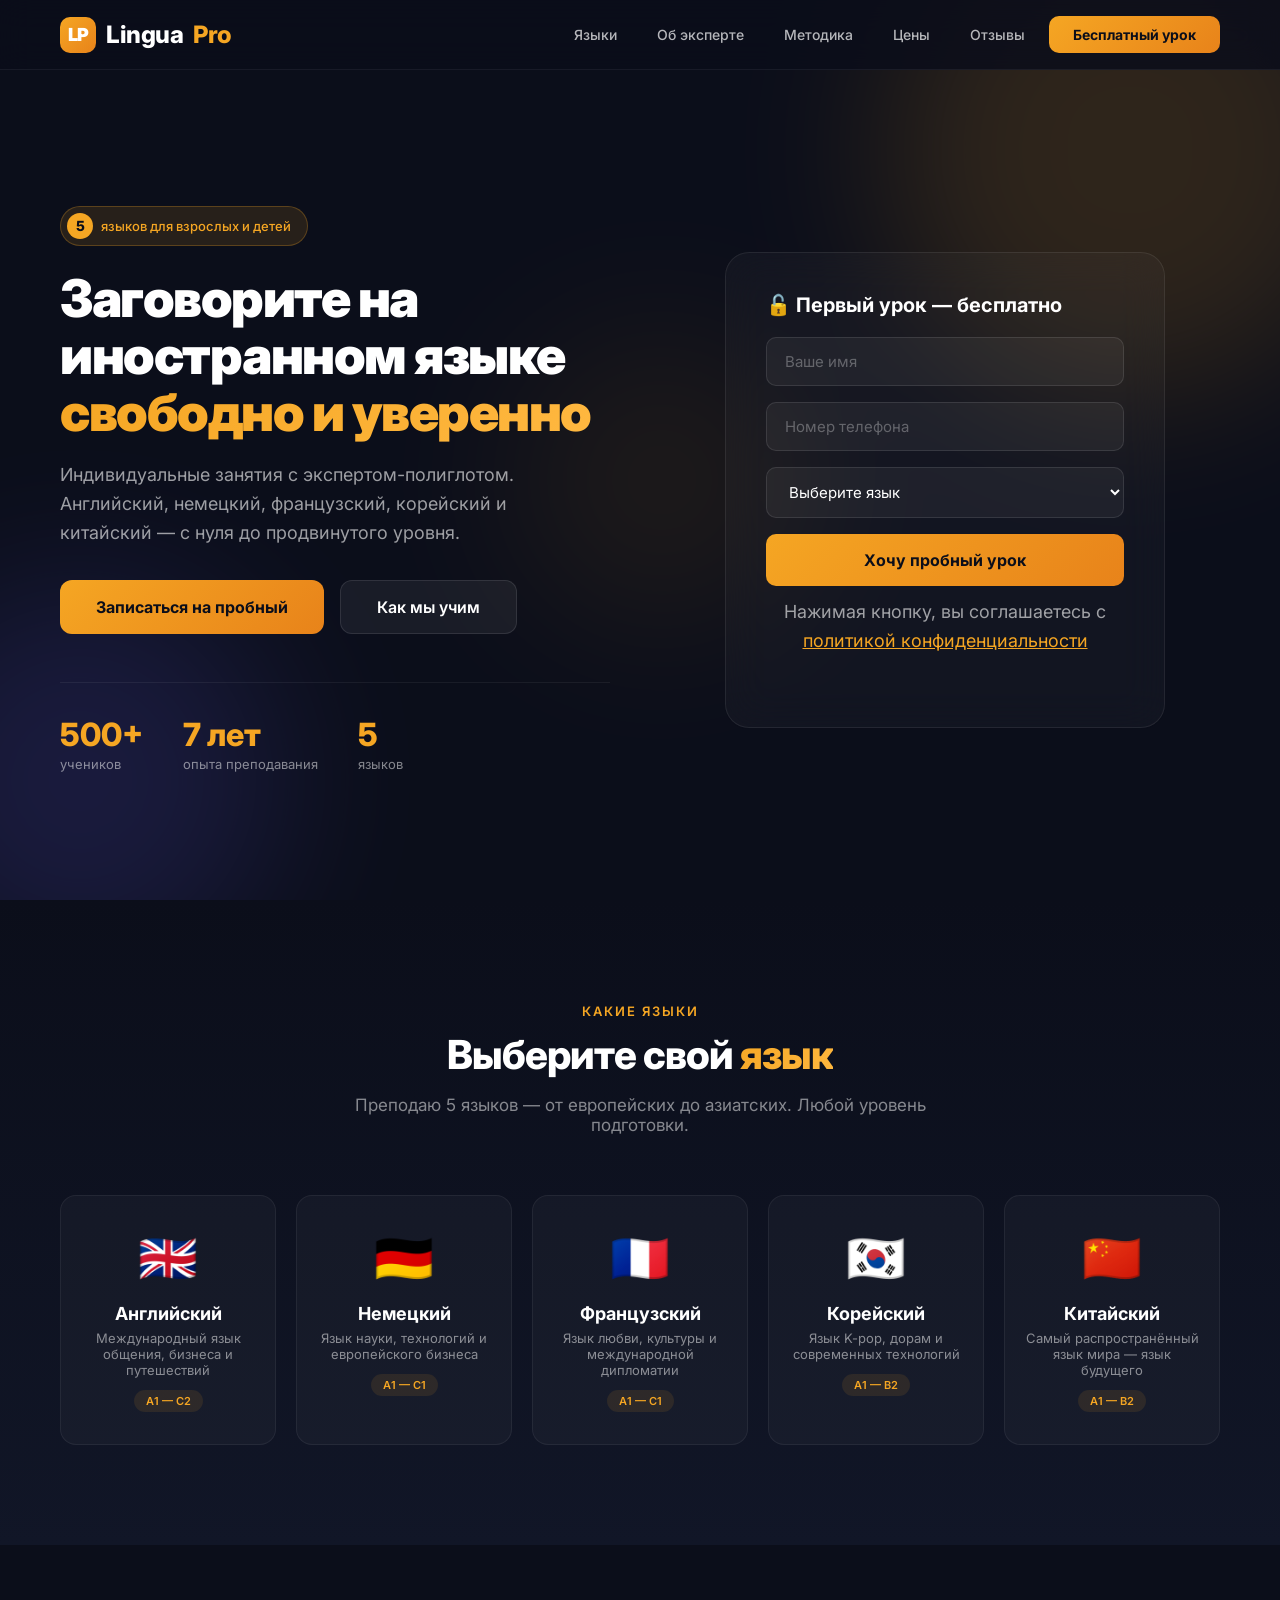
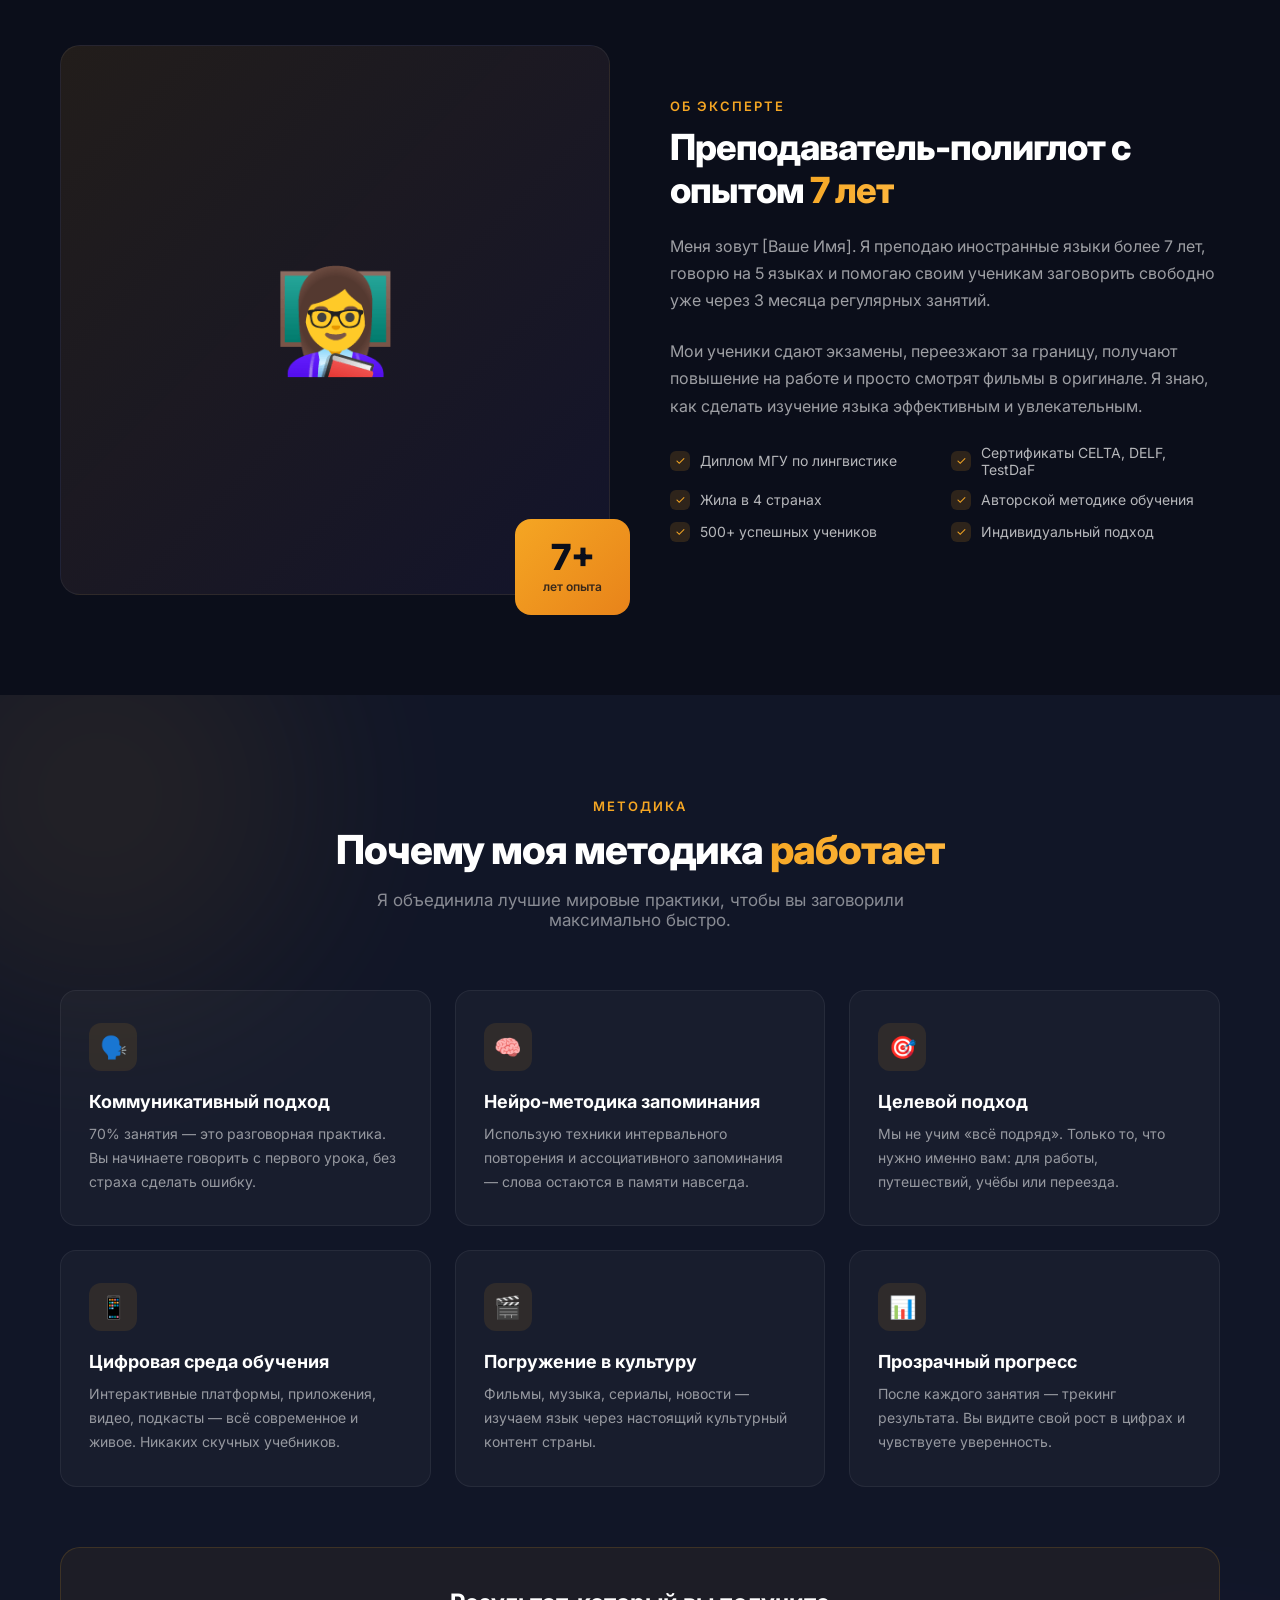
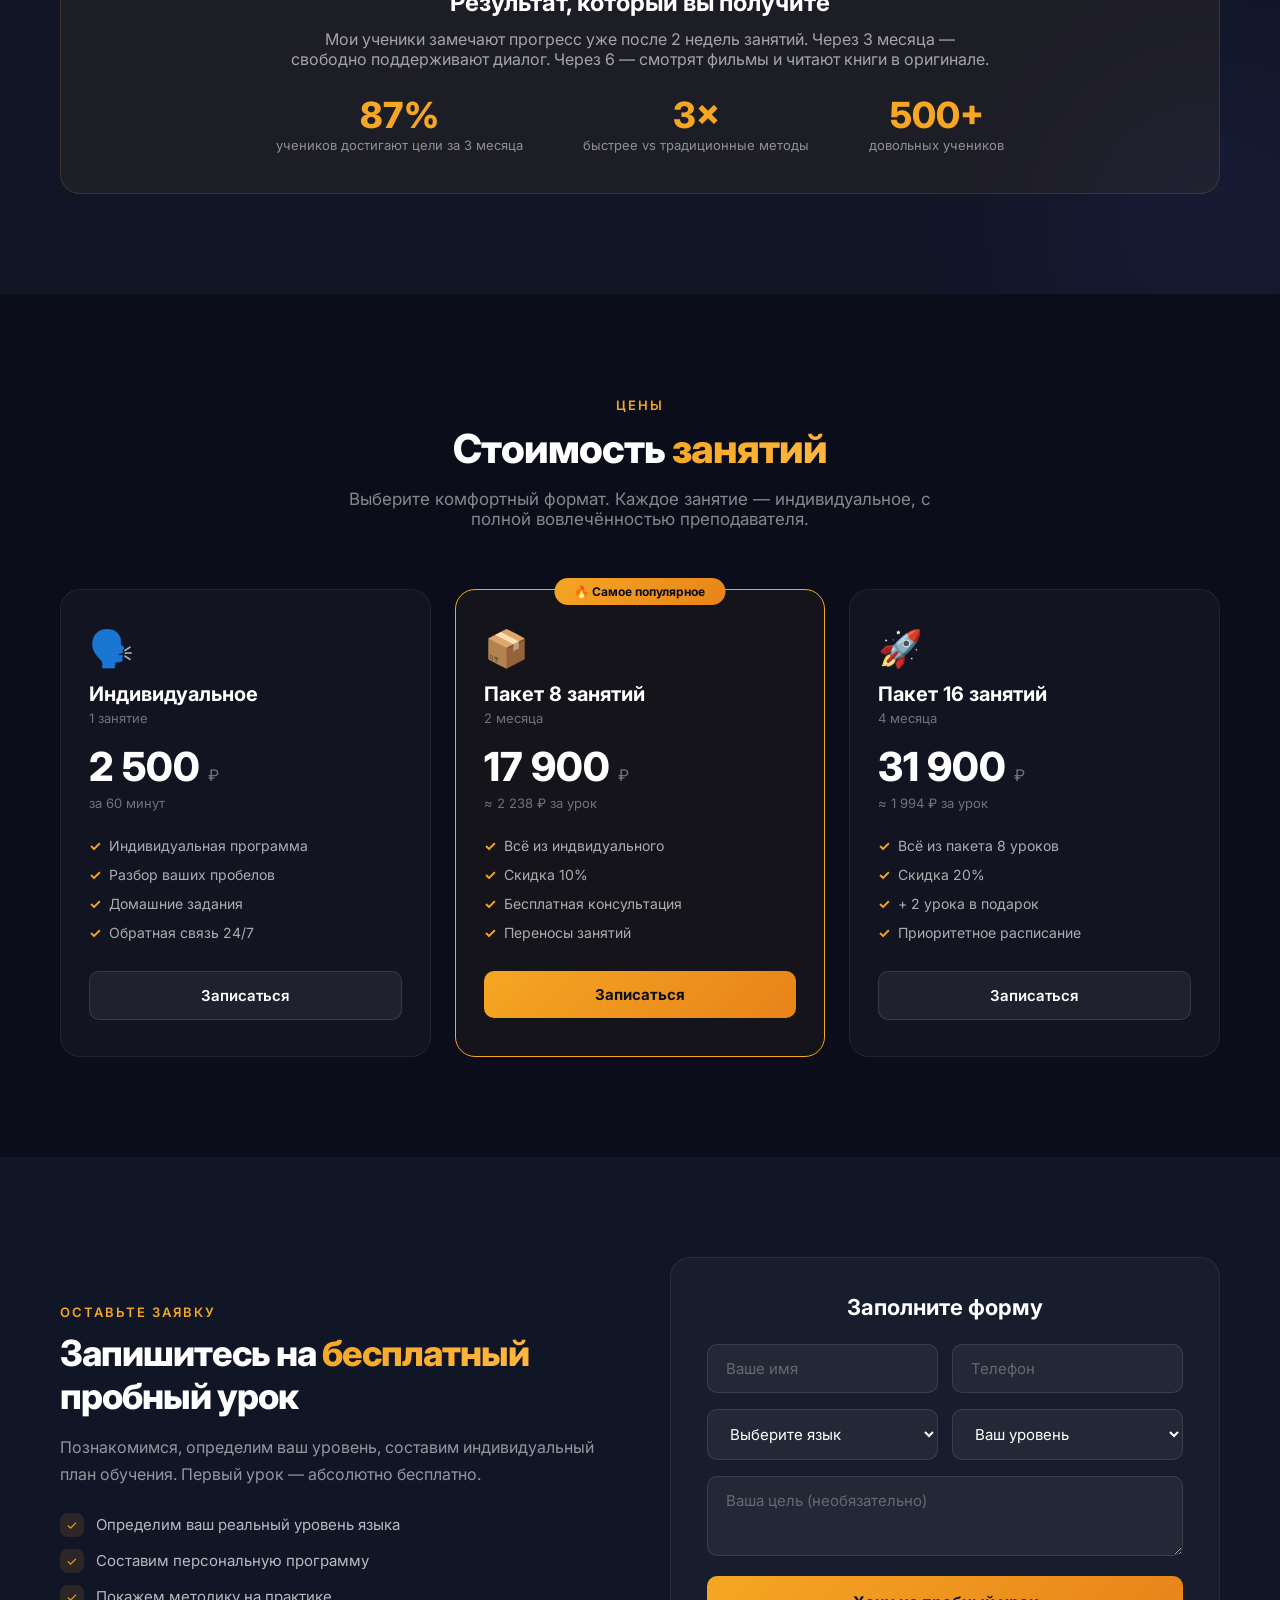
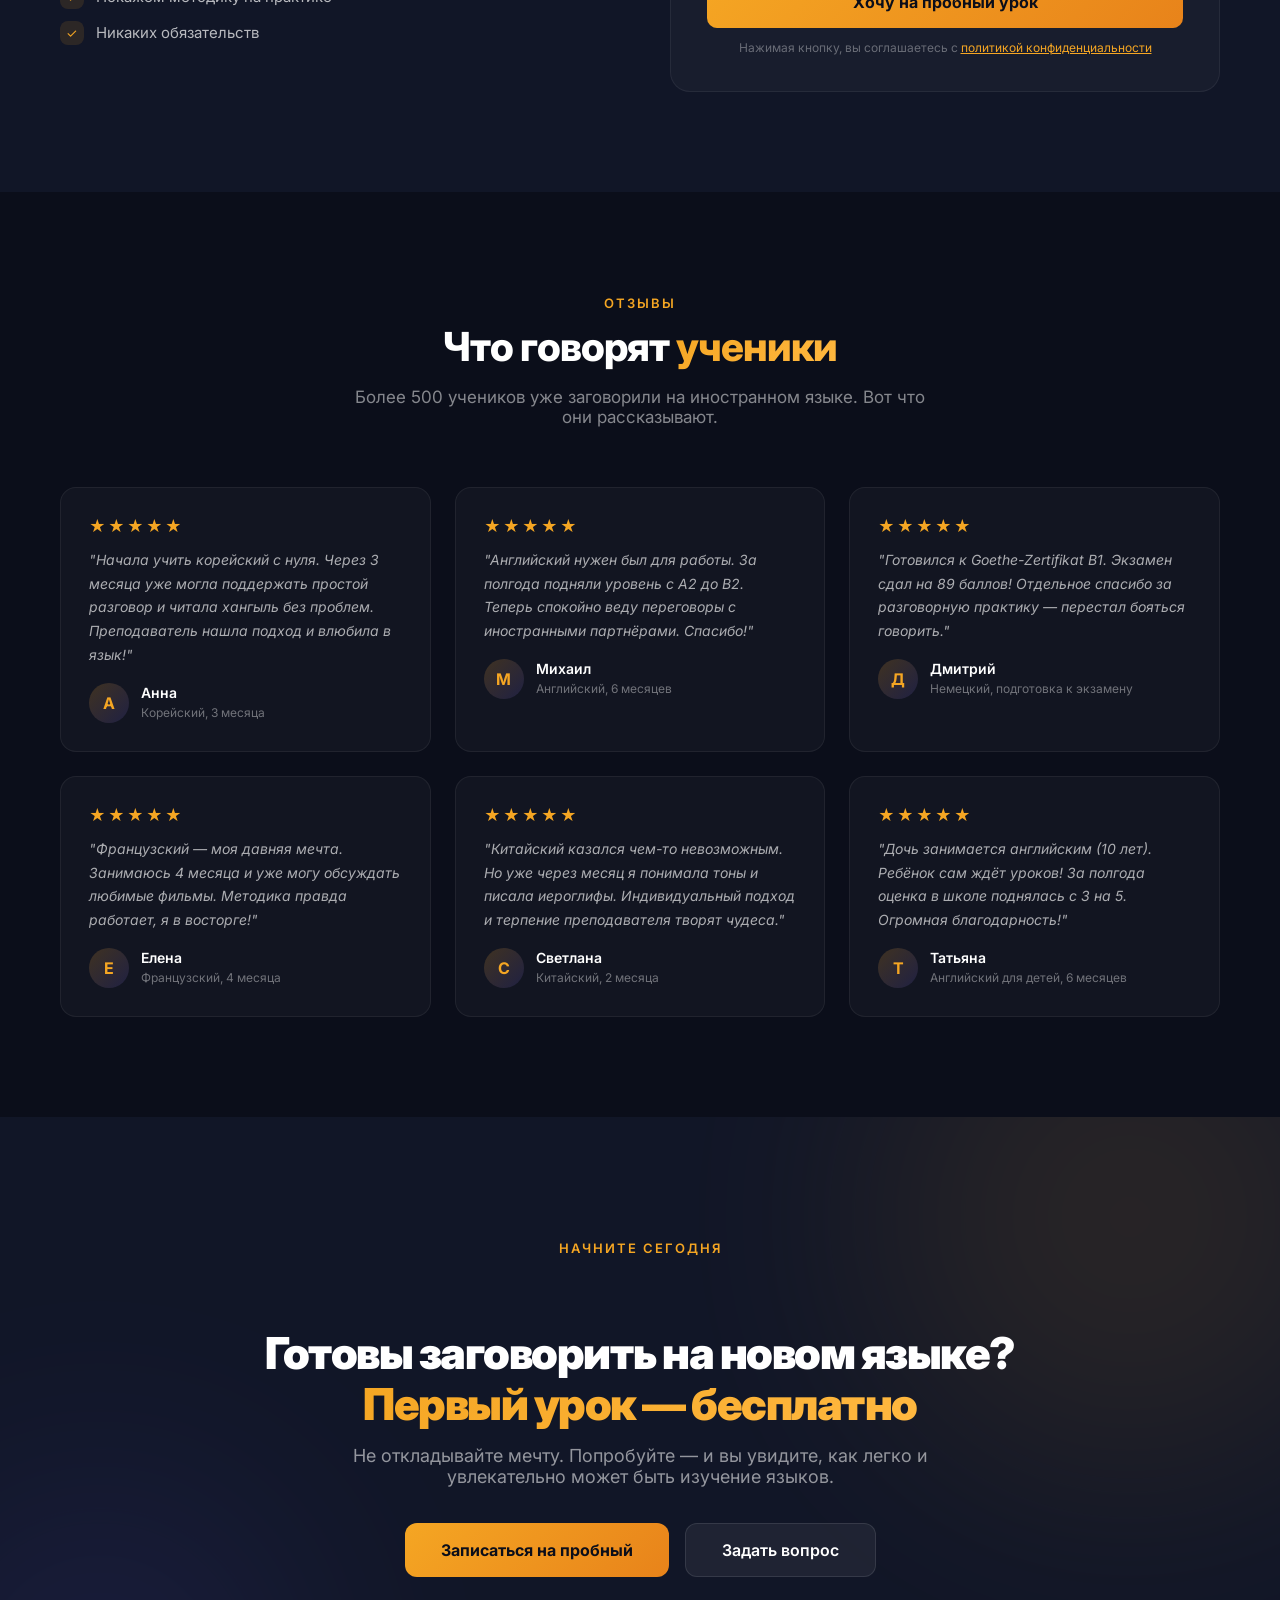
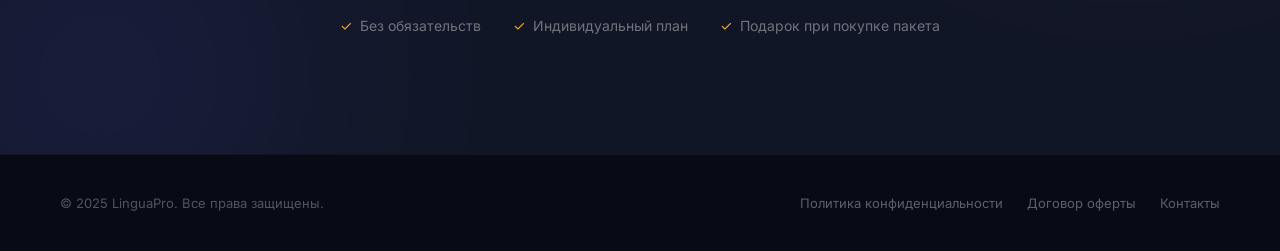
==== index.html @ 371626b9 "Initial commit: LinguaPro landing page" ====
<!DOCTYPE html>
<html lang="ru">
<head>
<meta charset="UTF-8">
<meta name="viewport" content="width=device-width, initial-scale=1.0">
<title>LinguaPro — изучение иностранных языков онлайн</title>
<link rel="preconnect" href="https://fonts.googleapis.com">
<link href="https://fonts.googleapis.com/css2?family=Inter:wght@300;400;500;600;700;800;900&display=swap" rel="stylesheet">
<style>
*{margin:0;padding:0;box-sizing:border-box}
html{scroll-behavior:smooth}
body{font-family:'Inter',sans-serif;background:#0b0e1a;color:#fff;overflow-x:hidden}
a{text-decoration:none;color:inherit}
.container{max-width:1200px;margin:0 auto;padding:0 20px}
.section{padding:100px 0}

/* HEADER / NAV */
.header{position:fixed;top:0;left:0;right:0;z-index:1000;padding:16px 0;background:rgba(11,14,26,.85);backdrop-filter:blur(16px);-webkit-backdrop-filter:blur(16px);border-bottom:1px solid rgba(255,255,255,.06);transition:.3s}
.header .container{display:flex;align-items:center;justify-content:space-between}
.logo{display:flex;align-items:center;gap:10px;font-weight:800;font-size:24px;letter-spacing:-.5px}
.logo span{color:#f5a623}
.logo-icon{width:36px;height:36px;background:linear-gradient(135deg,#f5a623,#e8831a);border-radius:10px;display:flex;align-items:center;justify-content:center;font-weight:900;font-size:18px}
.nav{display:flex;gap:8px;align-items:center}
.nav a{padding:8px 16px;font-size:14px;font-weight:500;color:rgba(255,255,255,.7);border-radius:8px;transition:.3s}
.nav a:hover{color:#fff;background:rgba(255,255,255,.06)}
.nav .cta-btn{background:linear-gradient(135deg,#f5a623,#e8831a);color:#0b0e1a;font-weight:700;padding:10px 24px;border-radius:10px}
.nav .cta-btn:hover{background:linear-gradient(135deg,#ffb840,#f09020);color:#0b0e1a}
.burger{display:none;flex-direction:column;gap:5px;cursor:pointer;padding:4px}
.burger span{width:28px;height:3px;background:#fff;border-radius:2px;transition:.3s}

/* HERO */
.hero{min-height:100vh;display:flex;align-items:center;padding-top:80px;position:relative;overflow:hidden}
.hero-bg{position:absolute;inset:0;z-index:0;overflow:hidden}
.hero-bg .orb{position:absolute;border-radius:50%;filter:blur(80px);opacity:.15}
.hero-bg .orb:nth-child(1){width:500px;height:500px;background:#f5a623;top:-100px;right:-100px}
.hero-bg .orb:nth-child(2){width:400px;height:400px;background:#6c63ff;bottom:-80px;left:-120px}
.hero-bg .orb:nth-child(3){width:300px;height:300px;background:#f5a623;bottom:30%;left:40%;opacity:.08}
.hero .container{position:relative;z-index:1;display:grid;grid-template-columns:1fr 1fr;gap:60px;align-items:center}
.hero-left{}
.hero-badge{display:inline-flex;align-items:center;gap:8px;background:rgba(245,166,35,.12);border:1px solid rgba(245,166,35,.25);border-radius:50px;padding:6px 16px 6px 6px;font-size:13px;font-weight:500;color:#f5a623;margin-bottom:24px}
.hero-badge .dot{width:26px;height:26px;border-radius:50%;background:#f5a623;display:flex;align-items:center;justify-content:center;color:#0b0e1a;font-weight:800;font-size:14px}
.hero h1{font-size:52px;font-weight:900;line-height:1.1;letter-spacing:-1.5px;margin-bottom:20px}
.hero h1 .highlight{background:linear-gradient(135deg,#f5a623,#ffb840);-webkit-background-clip:text;-webkit-text-fill-color:transparent}
.hero p{font-size:18px;line-height:1.6;color:rgba(255,255,255,.6);margin-bottom:32px;max-width:520px}
.hero-btns{display:flex;gap:16px;flex-wrap:wrap}
.btn-primary{display:inline-flex;align-items:center;gap:10px;background:linear-gradient(135deg,#f5a623,#e8831a);color:#0b0e1a;font-weight:700;font-size:16px;padding:16px 36px;border-radius:12px;border:none;cursor:pointer;transition:.3s}
.btn-primary:hover{transform:translateY(-2px);box-shadow:0 12px 40px rgba(245,166,35,.3)}
.btn-secondary{display:inline-flex;align-items:center;gap:10px;background:rgba(255,255,255,.06);border:1px solid rgba(255,255,255,.1);color:#fff;font-weight:600;font-size:16px;padding:16px 36px;border-radius:12px;cursor:pointer;transition:.3s}
.btn-secondary:hover{background:rgba(255,255,255,.1);border-color:rgba(255,255,255,.2)}
.hero-stats{display:flex;gap:40px;margin-top:48px;padding-top:32px;border-top:1px solid rgba(255,255,255,.06)}
.hero-stats .stat h3{font-size:32px;font-weight:800;color:#f5a623}
.hero-stats .stat p{font-size:13px;color:rgba(255,255,255,.5);margin:0}
.hero-right{position:relative;display:flex;justify-content:center}
.hero-card{background:rgba(255,255,255,.03);border:1px solid rgba(255,255,255,.08);border-radius:24px;padding:40px;backdrop-filter:blur(20px);width:100%;max-width:440px}
.hero-card h3{font-size:20px;font-weight:700;margin-bottom:20px}
.form-group{margin-bottom:16px}
.form-group input,.form-group select{width:100%;padding:14px 18px;background:rgba(255,255,255,.05);border:1px solid rgba(255,255,255,.1);border-radius:10px;color:#fff;font-size:15px;font-family:'Inter',sans-serif;outline:none;transition:.3s}
.form-group input::placeholder{color:rgba(255,255,255,.3)}
.form-group input:focus,.form-group select:focus{border-color:#f5a623;background:rgba(245,166,35,.05)}
.form-group select option{background:#1a1d2e;color:#fff}
.form-submit{width:100%;padding:16px;background:linear-gradient(135deg,#f5a623,#e8831a);color:#0b0e1a;font-weight:700;font-size:16px;border:none;border-radius:10px;cursor:pointer;transition:.3s;font-family:'Inter',sans-serif}
.form-submit:hover{transform:translateY(-2px);box-shadow:0 8px 30px rgba(245,166,35,.25)}
.form-hint{font-size:12px;color:rgba(255,255,255,.35);text-align:center;margin-top:12px}
.form-hint a{color:#f5a623;text-decoration:underline}

/* SECTION HEADER */
.section-header{text-align:center;margin-bottom:60px}
.section-header .label{display:inline-block;font-size:13px;font-weight:600;color:#f5a623;text-transform:uppercase;letter-spacing:2px;margin-bottom:12px}
.section-header h2{font-size:40px;font-weight:800;letter-spacing:-1px;line-height:1.2}
.section-header h2 .highlight{background:linear-gradient(135deg,#f5a623,#ffb840);-webkit-background-clip:text;-webkit-text-fill-color:transparent}
.section-header p{font-size:17px;color:rgba(255,255,255,.5);margin-top:16px;max-width:600px;margin-left:auto;margin-right:auto}

/* LANGUAGES */
.languages{background:linear-gradient(180deg,#0b0e1a,#111627)}
.lang-grid{display:grid;grid-template-columns:repeat(5,1fr);gap:20px}
.lang-card{background:rgba(255,255,255,.03);border:1px solid rgba(255,255,255,.06);border-radius:16px;padding:32px 20px;text-align:center;transition:.3s;cursor:default}
.lang-card:hover{background:rgba(245,166,35,.06);border-color:rgba(245,166,35,.2);transform:translateY(-4px)}
.lang-card .flag{font-size:48px;margin-bottom:16px;display:block}
.lang-card h4{font-size:18px;font-weight:700;margin-bottom:6px}
.lang-card p{font-size:13px;color:rgba(255,255,255,.5);margin:0}
.lang-card .level{display:inline-block;margin-top:12px;font-size:11px;font-weight:600;color:#f5a623;background:rgba(245,166,35,.1);padding:4px 12px;border-radius:50px}

/* ABOUT */
.about{background:#0b0e1a}
.about-grid{display:grid;grid-template-columns:1fr 1fr;gap:60px;align-items:center}
.about-image{position:relative}
.about-image .img-placeholder{width:100%;aspect-ratio:1;border-radius:20px;background:linear-gradient(135deg,rgba(245,166,35,.1),rgba(108,99,255,.08));border:1px solid rgba(255,255,255,.06);display:flex;align-items:center;justify-content:center;font-size:120px;overflow:hidden}
.about-image .img-placeholder .emoji{font-size:100px}
.about-image .exp-badge{position:absolute;bottom:-20px;right:-20px;background:linear-gradient(135deg,#f5a623,#e8831a);color:#0b0e1a;padding:20px 28px;border-radius:16px;font-weight:800;text-align:center}
.about-image .exp-badge .num{font-size:36px;display:block;line-height:1}
.about-image .exp-badge .txt{font-size:12px;font-weight:600;opacity:.8}
.about-content h2{font-size:36px;font-weight:800;letter-spacing:-1px;line-height:1.2;margin-bottom:20px}
.about-content .highlight{background:linear-gradient(135deg,#f5a623,#ffb840);-webkit-background-clip:text;-webkit-text-fill-color:transparent}
.about-content p{font-size:16px;line-height:1.7;color:rgba(255,255,255,.6);margin-bottom:24px}
.about-features{display:grid;grid-template-columns:1fr 1fr;gap:12px}
.about-features li{list-style:none;display:flex;align-items:center;gap:10px;font-size:14px;color:rgba(255,255,255,.7)}
.about-features li .check{width:20px;height:20px;border-radius:6px;background:rgba(245,166,35,.15);display:flex;align-items:center;justify-content:center;color:#f5a623;font-size:12px;flex-shrink:0}

/* METHOD */
.method{background:#111627;position:relative;overflow:hidden}
.method .method-bg{position:absolute;inset:0;pointer-events:none}
.method .method-bg .orb{position:absolute;border-radius:50%;filter:blur(100px);opacity:.08}
.method .method-bg .orb:nth-child(1){width:400px;height:400px;background:#f5a623;top:-100px;left:-100px}
.method .method-bg .orb:nth-child(2){width:300px;height:300px;background:#6c63ff;bottom:-80px;right:-80px}
.method-grid{display:grid;grid-template-columns:repeat(3,1fr);gap:24px;position:relative;z-index:1}
.method-card{background:rgba(255,255,255,.03);border:1px solid rgba(255,255,255,.06);border-radius:16px;padding:32px 28px;transition:.3s}
.method-card:hover{border-color:rgba(245,166,35,.2);transform:translateY(-4px)}
.method-card .icon{width:48px;height:48px;border-radius:12px;background:rgba(245,166,35,.1);display:flex;align-items:center;justify-content:center;font-size:22px;margin-bottom:20px}
.method-card h4{font-size:18px;font-weight:700;margin-bottom:10px}
.method-card p{font-size:14px;line-height:1.7;color:rgba(255,255,255,.55);margin:0}

.method-result{margin-top:60px;background:rgba(245,166,35,.05);border:1px solid rgba(245,166,35,.15);border-radius:20px;padding:40px;text-align:center;position:relative;z-index:1}
.method-result h3{font-size:24px;font-weight:700;margin-bottom:12px}
.method-result p{font-size:16px;color:rgba(255,255,255,.6);max-width:700px;margin:0 auto 24px}
.method-result .stats{display:flex;justify-content:center;gap:60px}
.method-result .stats .item h4{font-size:36px;font-weight:800;color:#f5a623}
.method-result .stats .item p{font-size:13px;color:rgba(255,255,255,.5);margin:0}

/* PRICING */
.pricing{background:#0b0e1a}
.pricing-grid{display:grid;grid-template-columns:repeat(3,1fr);gap:24px}
.pricing-card{background:rgba(255,255,255,.03);border:1px solid rgba(255,255,255,.06);border-radius:20px;padding:36px 28px;transition:.3s;position:relative}
.pricing-card.featured{border-color:#f5a623;background:rgba(245,166,35,.04)}
.pricing-card.featured .badge{position:absolute;top:-12px;left:50%;transform:translateX(-50%);background:linear-gradient(135deg,#f5a623,#e8831a);color:#0b0e1a;font-size:12px;font-weight:700;padding:6px 20px;border-radius:50px;white-space:nowrap}
.pricing-card:hover{transform:translateY(-4px);border-color:rgba(245,166,35,.2)}
.pricing-card .lang-icon{font-size:36px;margin-bottom:12px}
.pricing-card h4{font-size:20px;font-weight:700;margin-bottom:4px}
.pricing-card .level-tag{font-size:13px;color:rgba(255,255,255,.4);margin-bottom:16px}
.pricing-card .price{font-size:40px;font-weight:800;margin-bottom:4px}
.pricing-card .price span{font-size:16px;font-weight:400;color:rgba(255,255,255,.4)}
.pricing-card .per{font-size:13px;color:rgba(255,255,255,.4);margin-bottom:20px}
.pricing-card ul{margin-bottom:24px}
.pricing-card ul li{list-style:none;font-size:14px;color:rgba(255,255,255,.65);padding:6px 0;display:flex;align-items:center;gap:8px}
.pricing-card ul li::before{content:"✓";color:#f5a623;font-weight:700}
.pricing-card .btn-pricing{width:100%;padding:14px;background:rgba(255,255,255,.06);border:1px solid rgba(255,255,255,.1);color:#fff;font-weight:600;font-size:15px;border-radius:10px;cursor:pointer;transition:.3s;font-family:'Inter',sans-serif;text-align:center;display:block}
.pricing-card .btn-pricing:hover{background:rgba(245,166,35,.15);border-color:#f5a623}
.pricing-card.featured .btn-pricing{background:linear-gradient(135deg,#f5a623,#e8831a);color:#0b0e1a;font-weight:700;border:none}
.pricing-card.featured .btn-pricing:hover{transform:translateY(-2px);box-shadow:0 8px 30px rgba(245,166,35,.25)}

/* APPLICATION FORM SECTION */
.application{background:#111627}
.application-grid{display:grid;grid-template-columns:1fr 1fr;gap:60px;align-items:center}
.app-info h2{font-size:36px;font-weight:800;letter-spacing:-1px;line-height:1.2;margin-bottom:16px}
.app-info .highlight{background:linear-gradient(135deg,#f5a623,#ffb840);-webkit-background-clip:text;-webkit-text-fill-color:transparent}
.app-info p{font-size:16px;color:rgba(255,255,255,.55);line-height:1.7;margin-bottom:24px}
.app-info .benefits{display:flex;flex-direction:column;gap:12px}
.app-info .benefits li{list-style:none;display:flex;align-items:center;gap:12px;font-size:15px;color:rgba(255,255,255,.7)}
.app-info .benefits li .icon{width:24px;height:24px;border-radius:8px;background:rgba(245,166,35,.12);display:flex;align-items:center;justify-content:center;color:#f5a623;font-size:13px;flex-shrink:0}
.app-form{background:rgba(255,255,255,.03);border:1px solid rgba(255,255,255,.06);border-radius:20px;padding:36px}
.app-form h3{font-size:22px;font-weight:700;margin-bottom:24px;text-align:center}
.app-form .form-row{display:grid;grid-template-columns:1fr 1fr;gap:14px}
.app-form .form-group{margin-bottom:0}
.app-form .form-group.full{grid-column:span 2}
.app-form textarea{width:100%;padding:14px 18px;background:rgba(255,255,255,.05);border:1px solid rgba(255,255,255,.1);border-radius:10px;color:#fff;font-size:15px;font-family:'Inter',sans-serif;outline:none;transition:.3s;resize:vertical;min-height:80px}
.app-form textarea::placeholder{color:rgba(255,255,255,.3)}
.app-form textarea:focus{border-color:#f5a623;background:rgba(245,166,35,.05)}

/* REVIEWS */
.reviews{background:#0b0e1a}
.review-grid{display:grid;grid-template-columns:repeat(3,1fr);gap:24px}
.review-card{background:rgba(255,255,255,.03);border:1px solid rgba(255,255,255,.06);border-radius:16px;padding:28px;transition:.3s}
.review-card:hover{border-color:rgba(245,166,35,.15)}
.review-card .stars{color:#f5a623;font-size:16px;margin-bottom:12px;letter-spacing:2px}
.review-card blockquote{font-size:14px;line-height:1.7;color:rgba(255,255,255,.65);margin-bottom:16px;font-style:italic}
.review-card .author{display:flex;align-items:center;gap:12px}
.review-card .author .avatar{width:40px;height:40px;border-radius:50%;background:linear-gradient(135deg,rgba(245,166,35,.2),rgba(108,99,255,.15));display:flex;align-items:center;justify-content:center;font-weight:700;font-size:16px;color:#f5a623}
.review-card .author .info strong{display:block;font-size:14px;font-weight:600}
.review-card .author .info span{font-size:12px;color:rgba(255,255,255,.4)}

/* FINAL CTA */
.final-cta{background:#111627;position:relative;overflow:hidden;padding:120px 0}
.final-cta .cta-bg{position:absolute;inset:0;pointer-events:none}
.final-cta .cta-bg .orb{position:absolute;border-radius:50%;filter:blur(120px);opacity:.1}
.final-cta .cta-bg .orb:nth-child(1){width:500px;height:500px;background:#f5a623;top:-150px;right:-100px}
.final-cta .cta-bg .orb:nth-child(2){width:400px;height:400px;background:#6c63ff;bottom:-120px;left:-100px}
.final-cta .container{position:relative;z-index:1;text-align:center}
.final-cta h2{font-size:44px;font-weight:900;letter-spacing:-1.5px;line-height:1.15;margin-bottom:16px}
.final-cta h2 .highlight{background:linear-gradient(135deg,#f5a623,#ffb840);-webkit-background-clip:text;-webkit-text-fill-color:transparent}
.final-cta p{font-size:18px;color:rgba(255,255,255,.55);max-width:600px;margin:0 auto 36px}
.final-cta .cta-buttons{display:flex;gap:16px;justify-content:center;flex-wrap:wrap}
.final-cta .guarantee{display:flex;justify-content:center;gap:32px;margin-top:40px;flex-wrap:wrap}
.final-cta .guarantee span{font-size:14px;color:rgba(255,255,255,.4);display:flex;align-items:center;gap:8px}
.final-cta .guarantee span .check{color:#f5a623}

/* FOOTER */
.footer{background:#080b15;padding:40px 0;border-top:1px solid rgba(255,255,255,.04)}
.footer .container{display:flex;justify-content:space-between;align-items:center;flex-wrap:wrap;gap:16px}
.footer p{font-size:13px;color:rgba(255,255,255,.3)}
.footer-links{display:flex;gap:24px}
.footer-links a{font-size:13px;color:rgba(255,255,255,.35);transition:.3s}
.footer-links a:hover{color:#f5a623}

/* SUCCESS MODAL */
.modal-overlay{display:none;position:fixed;inset:0;z-index:9999;background:rgba(0,0,0,.7);backdrop-filter:blur(8px);align-items:center;justify-content:center}
.modal-overlay.active{display:flex}
.modal{background:#1a1d2e;border:1px solid rgba(255,255,255,.08);border-radius:24px;padding:48px;max-width:420px;width:90%;text-align:center}
.modal .icon{font-size:56px;margin-bottom:16px}
.modal h3{font-size:24px;font-weight:700;margin-bottom:8px}
.modal p{font-size:15px;color:rgba(255,255,255,.55);margin-bottom:24px}
.modal .btn-primary{padding:14px 40px;font-size:15px}

/* ANIMATIONS */
.fade-in{opacity:0;transform:translateY(30px);transition:all .6s ease}
.fade-in.visible{opacity:1;transform:translateY(0)}
.fade-in-left{opacity:0;transform:translateX(-40px);transition:all .6s ease}
.fade-in-left.visible{opacity:1;transform:translateX(0)}
.fade-in-right{opacity:0;transform:translateX(40px);transition:all .6s ease}
.fade-in-right.visible{opacity:1;transform:translateX(0)}

/* MOBILE */
@media(max-width:1024px){
  .hero .container{grid-template-columns:1fr;gap:40px}
  .hero h1{font-size:40px}
  .hero-right .hero-card{max-width:100%}
  .lang-grid{grid-template-columns:repeat(3,1fr)}
  .pricing-grid{grid-template-columns:1fr;max-width:420px;margin:0 auto}
  .method-grid{grid-template-columns:1fr 1fr}
  .review-grid{grid-template-columns:1fr 1fr}
}
@media(max-width:768px){
  .nav{display:none;position:fixed;top:72px;left:0;right:0;background:#0b0e1a;border-bottom:1px solid rgba(255,255,255,.06);padding:16px 20px;flex-direction:column;gap:4px}
  .nav.open{display:flex}
  .nav a{padding:12px 16px;width:100%}
  .burger{display:flex}
  .hero h1{font-size:32px}
  .hero-stats{flex-wrap:wrap;gap:24px}
  .hero-stats .stat h3{font-size:26px}
  .about-grid{grid-template-columns:1fr;gap:32px}
  .about-features{grid-template-columns:1fr}
  .lang-grid{grid-template-columns:repeat(2,1fr)}
  .section-header h2{font-size:28px}
  .method-grid{grid-template-columns:1fr}
  .method-result .stats{flex-direction:column;gap:20px}
  .application-grid{grid-template-columns:1fr;gap:32px}
  .app-form .form-row{grid-template-columns:1fr}
  .app-form .form-group.full{grid-column:span 1}
  .review-grid{grid-template-columns:1fr}
  .final-cta h2{font-size:30px}
  .pricing-card.featured .badge{white-space:normal;top:-16px;font-size:11px;padding:4px 14px}
  .footer .container{flex-direction:column;text-align:center}
}
@media(max-width:480px){
  .lang-grid{grid-template-columns:1fr 1fr}
  .hero h1{font-size:28px}
  .hero-btns{flex-direction:column}
  .hero-btns .btn-primary,.hero-btns .btn-secondary{width:100%;justify-content:center}
  .section{padding:60px 0}
}
</style>
</head>
<body>

<!-- HEADER -->
<header class="header" id="header">
  <div class="container">
    <a href="#hero" class="logo">
      <div class="logo-icon">LP</div>
      Lingua<span>Pro</span>
    </a>
    <nav class="nav" id="nav">
      <a href="#languages">Языки</a>
      <a href="#about">Об эксперте</a>
      <a href="#method">Методика</a>
      <a href="#pricing">Цены</a>
      <a href="#reviews">Отзывы</a>
      <a href="#cta" class="cta-btn">Бесплатный урок</a>
    </nav>
    <div class="burger" id="burger" onclick="toggleMenu()">
      <span></span><span></span><span></span>
    </div>
  </div>
</header>

<!-- HERO -->
<section class="hero" id="hero">
  <div class="hero-bg">
    <div class="orb"></div>
    <div class="orb"></div>
    <div class="orb"></div>
  </div>
  <div class="container">
    <div class="hero-left fade-in-left">
      <div class="hero-badge">
        <span class="dot">5</span>
        языков для взрослых и детей
      </div>
      <h1>Заговорите на иностранном языке<br><span class="highlight">свободно и уверенно</span></h1>
      <p>Индивидуальные занятия с экспертом-полиглотом. Английский, немецкий, французский, корейский и китайский — с нуля до продвинутого уровня.</p>
      <div class="hero-btns">
        <a href="#cta" class="btn-primary">Записаться на пробный</a>
        <a href="#method" class="btn-secondary">Как мы учим</a>
      </div>
      <div class="hero-stats">
        <div class="stat"><h3>500+</h3><p>учеников</p></div>
        <div class="stat"><h3>7 лет</h3><p>опыта преподавания</p></div>
        <div class="stat"><h3>5</h3><p>языков</p></div>
      </div>
    </div>
    <div class="hero-right fade-in-right">
      <div class="hero-card">
        <h3>🔓 Первый урок — бесплатно</h3>
        <form id="heroForm" onsubmit="submitForm(event)">
          <div class="form-group">
            <input type="text" placeholder="Ваше имя" required>
          </div>
          <div class="form-group">
            <input type="tel" placeholder="Номер телефона" required>
          </div>
          <div class="form-group">
            <select required>
              <option value="">Выберите язык</option>
              <option>Английский</option>
              <option>Немецкий</option>
              <option>Французский</option>
              <option>Корейский</option>
              <option>Китайский</option>
            </select>
          </div>
          <button type="submit" class="form-submit">Хочу пробный урок</button>
        </form>
        <p class="form-hint">Нажимая кнопку, вы соглашаетесь с <a href="#">политикой конфиденциальности</a></p>
      </div>
    </div>
  </div>
</section>

<!-- LANGUAGES -->
<section class="section languages" id="languages">
  <div class="container">
    <div class="section-header fade-in">
      <div class="label">какие языки</div>
      <h2>Выберите свой <span class="highlight">язык</span></h2>
      <p>Преподаю 5 языков — от европейских до азиатских. Любой уровень подготовки.</p>
    </div>
    <div class="lang-grid">
      <div class="lang-card fade-in"><span class="flag">🇬🇧</span><h4>Английский</h4><p>Международный язык общения, бизнеса и путешествий</p><span class="level">A1 — C2</span></div>
      <div class="lang-card fade-in"><span class="flag">🇩🇪</span><h4>Немецкий</h4><p>Язык науки, технологий и европейского бизнеса</p><span class="level">A1 — C1</span></div>
      <div class="lang-card fade-in"><span class="flag">🇫🇷</span><h4>Французский</h4><p>Язык любви, культуры и международной дипломатии</p><span class="level">A1 — C1</span></div>
      <div class="lang-card fade-in"><span class="flag">🇰🇷</span><h4>Корейский</h4><p>Язык K-pop, дорам и современных технологий</p><span class="level">A1 — B2</span></div>
      <div class="lang-card fade-in"><span class="flag">🇨🇳</span><h4>Китайский</h4><p>Самый распространённый язык мира — язык будущего</p><span class="level">A1 — B2</span></div>
    </div>
  </div>
</section>

<!-- ABOUT -->
<section class="section about" id="about">
  <div class="container">
    <div class="about-grid">
      <div class="about-image fade-in-left">
        <div class="img-placeholder"><span class="emoji">👩‍🏫</span></div>
        <div class="exp-badge"><span class="num">7+</span><span class="txt">лет опыта</span></div>
      </div>
      <div class="about-content fade-in-right">
        <div class="label" style="font-size:13px;font-weight:600;color:#f5a623;text-transform:uppercase;letter-spacing:2px;margin-bottom:12px">об эксперте</div>
        <h2>Преподаватель-полиглот с опытом <span class="highlight">7 лет</span></h2>
        <p>Меня зовут [Ваше Имя]. Я преподаю иностранные языки более 7 лет, говорю на 5 языках и помогаю своим ученикам заговорить свободно уже через 3 месяца регулярных занятий.</p>
        <p>Мои ученики сдают экзамены, переезжают за границу, получают повышение на работе и просто смотрят фильмы в оригинале. Я знаю, как сделать изучение языка эффективным и увлекательным.</p>
        <ul class="about-features">
          <li><span class="check">✓</span>Диплом МГУ по лингвистике</li>
          <li><span class="check">✓</span>Сертификаты CELTA, DELF, TestDaF</li>
          <li><span class="check">✓</span>Жила в 4 странах</li>
          <li><span class="check">✓</span>Авторской методике обучения</li>
          <li><span class="check">✓</span>500+ успешных учеников</li>
          <li><span class="check">✓</span>Индивидуальный подход</li>
        </ul>
      </div>
    </div>
  </div>
</section>

<!-- METHOD -->
<section class="section method" id="method">
  <div class="method-bg">
    <div class="orb"></div>
    <div class="orb"></div>
  </div>
  <div class="container">
    <div class="section-header fade-in">
      <div class="label">методика</div>
      <h2>Почему моя методика <span class="highlight">работает</span></h2>
      <p>Я объединила лучшие мировые практики, чтобы вы заговорили максимально быстро.</p>
    </div>
    <div class="method-grid">
      <div class="method-card fade-in">
        <div class="icon">🗣️</div>
        <h4>Коммуникативный подход</h4>
        <p>70% занятия — это разговорная практика. Вы начинаете говорить с первого урока, без страха сделать ошибку.</p>
      </div>
      <div class="method-card fade-in">
        <div class="icon">🧠</div>
        <h4>Нейро-методика запоминания</h4>
        <p>Использую техники интервального повторения и ассоциативного запоминания — слова остаются в памяти навсегда.</p>
      </div>
      <div class="method-card fade-in">
        <div class="icon">🎯</div>
        <h4>Целевой подход</h4>
        <p>Мы не учим «всё подряд». Только то, что нужно именно вам: для работы, путешествий, учёбы или переезда.</p>
      </div>
      <div class="method-card fade-in">
        <div class="icon">📱</div>
        <h4>Цифровая среда обучения</h4>
        <p>Интерактивные платформы, приложения, видео, подкасты — всё современное и живое. Никаких скучных учебников.</p>
      </div>
      <div class="method-card fade-in">
        <div class="icon">🎬</div>
        <h4>Погружение в культуру</h4>
        <p>Фильмы, музыка, сериалы, новости — изучаем язык через настоящий культурный контент страны.</p>
      </div>
      <div class="method-card fade-in">
        <div class="icon">📊</div>
        <h4>Прозрачный прогресс</h4>
        <p>После каждого занятия — трекинг результата. Вы видите свой рост в цифрах и чувствуете уверенность.</p>
      </div>
    </div>
    <div class="method-result fade-in">
      <h3>Результат, который вы получите</h3>
      <p>Мои ученики замечают прогресс уже после 2 недель занятий. Через 3 месяца — свободно поддерживают диалог. Через 6 — смотрят фильмы и читают книги в оригинале.</p>
      <div class="stats">
        <div class="item"><h4>87%</h4><p>учеников достигают цели за 3 месяца</p></div>
        <div class="item"><h4>3×</h4><p>быстрее vs традиционные методы</p></div>
        <div class="item"><h4>500+</h4><p>довольных учеников</p></div>
      </div>
    </div>
  </div>
</section>

<!-- PRICING -->
<section class="section pricing" id="pricing">
  <div class="container">
    <div class="section-header fade-in">
      <div class="label">цены</div>
      <h2>Стоимость <span class="highlight">занятий</span></h2>
      <p>Выберите комфортный формат. Каждое занятие — индивидуальное, с полной вовлечённостью преподавателя.</p>
    </div>
    <div class="pricing-grid">
      <div class="pricing-card fade-in">
        <div class="lang-icon">🗣️</div>
        <h4>Индивидуальное</h4>
        <div class="level-tag">1 занятие</div>
        <div class="price">2 500 <span>₽</span></div>
        <div class="per">за 60 минут</div>
        <ul>
          <li>Индивидуальная программа</li>
          <li>Разбор ваших пробелов</li>
          <li>Домашние задания</li>
          <li>Обратная связь 24/7</li>
        </ul>
        <a href="#cta" class="btn-pricing">Записаться</a>
      </div>
      <div class="pricing-card featured fade-in">
        <span class="badge">🔥 Самое популярное</span>
        <div class="lang-icon">📦</div>
        <h4>Пакет 8 занятий</h4>
        <div class="level-tag">2 месяца</div>
        <div class="price">17 900 <span>₽</span></div>
        <div class="per">≈ 2 238 ₽ за урок</div>
        <ul>
          <li>Всё из индвидуального</li>
          <li>Скидка 10%</li>
          <li>Бесплатная консультация</li>
          <li>Переносы занятий</li>
        </ul>
        <a href="#cta" class="btn-pricing">Записаться</a>
      </div>
      <div class="pricing-card fade-in">
        <div class="lang-icon">🚀</div>
        <h4>Пакет 16 занятий</h4>
        <div class="level-tag">4 месяца</div>
        <div class="price">31 900 <span>₽</span></div>
        <div class="per">≈ 1 994 ₽ за урок</div>
        <ul>
          <li>Всё из пакета 8 уроков</li>
          <li>Скидка 20%</li>
          <li>+ 2 урока в подарок</li>
          <li>Приоритетное расписание</li>
        </ul>
        <a href="#cta" class="btn-pricing">Записаться</a>
      </div>
    </div>
  </div>
</section>

<!-- APPLICATION -->
<section class="section application" id="cta">
  <div class="container">
    <div class="application-grid">
      <div class="app-info fade-in-left">
        <div class="label" style="font-size:13px;font-weight:600;color:#f5a623;text-transform:uppercase;letter-spacing:2px;margin-bottom:12px">оставьте заявку</div>
        <h2>Запишитесь на <span class="highlight">бесплатный</span> пробный урок</h2>
        <p>Познакомимся, определим ваш уровень, составим индивидуальный план обучения. Первый урок — абсолютно бесплатно.</p>
        <ul class="benefits">
          <li><span class="icon">✓</span>Определим ваш реальный уровень языка</li>
          <li><span class="icon">✓</span>Составим персональную программу</li>
          <li><span class="icon">✓</span>Покажем методику на практике</li>
          <li><span class="icon">✓</span>Никаких обязательств</li>
        </ul>
      </div>
      <div class="app-form fade-in-right">
        <h3>Заполните форму</h3>
        <form id="appForm" onsubmit="submitForm(event)">
          <div class="form-row">
            <div class="form-group">
              <input type="text" placeholder="Ваше имя" required>
            </div>
            <div class="form-group">
              <input type="tel" placeholder="Телефон" required>
            </div>
          </div>
          <div class="form-row" style="margin-top:16px">
            <div class="form-group">
              <select required>
                <option value="">Выберите язык</option>
                <option>Английский</option>
                <option>Немецкий</option>
                <option>Французский</option>
                <option>Корейский</option>
                <option>Китайский</option>
              </select>
            </div>
            <div class="form-group">
              <select required>
                <option value="">Ваш уровень</option>
                <option>С нуля (A0)</option>
                <option>Начальный (A1-A2)</option>
                <option>Средний (B1)</option>
                <option>Выше среднего (B2)</option>
                <option>Продвинутый (C1)</option>
              </select>
            </div>
          </div>
          <div class="form-group full" style="margin-top:16px">
            <textarea placeholder="Ваша цель (необязательно)"></textarea>
          </div>
          <div class="form-group full" style="margin-top:16px">
            <button type="submit" class="form-submit">Хочу на пробный урок</button>
          </div>
        </form>
        <p class="form-hint">Нажимая кнопку, вы соглашаетесь с <a href="#">политикой конфиденциальности</a></p>
      </div>
    </div>
  </div>
</section>

<!-- REVIEWS -->
<section class="section reviews" id="reviews">
  <div class="container">
    <div class="section-header fade-in">
      <div class="label">отзывы</div>
      <h2>Что говорят <span class="highlight">ученики</span></h2>
      <p>Более 500 учеников уже заговорили на иностранном языке. Вот что они рассказывают.</p>
    </div>
    <div class="review-grid">
      <div class="review-card fade-in">
        <div class="stars">★★★★★</div>
        <blockquote>"Начала учить корейский с нуля. Через 3 месяца уже могла поддержать простой разговор и читала хангыль без проблем. Преподаватель нашла подход и влюбила в язык!"</blockquote>
        <div class="author">
          <div class="avatar">А</div>
          <div class="info"><strong>Анна</strong><span>Корейский, 3 месяца</span></div>
        </div>
      </div>
      <div class="review-card fade-in">
        <div class="stars">★★★★★</div>
        <blockquote>"Английский нужен был для работы. За полгода подняли уровень с A2 до B2. Теперь спокойно веду переговоры с иностранными партнёрами. Спасибо!"</blockquote>
        <div class="author">
          <div class="avatar">М</div>
          <div class="info"><strong>Михаил</strong><span>Английский, 6 месяцев</span></div>
        </div>
      </div>
      <div class="review-card fade-in">
        <div class="stars">★★★★★</div>
        <blockquote>"Готовился к Goethe-Zertifikat B1. Экзамен сдал на 89 баллов! Отдельное спасибо за разговорную практику — перестал бояться говорить."</blockquote>
        <div class="author">
          <div class="avatar">Д</div>
          <div class="info"><strong>Дмитрий</strong><span>Немецкий, подготовка к экзамену</span></div>
        </div>
      </div>
      <div class="review-card fade-in">
        <div class="stars">★★★★★</div>
        <blockquote>"Французский — моя давняя мечта. Занимаюсь 4 месяца и уже могу обсуждать любимые фильмы. Методика правда работает, я в восторге!"</blockquote>
        <div class="author">
          <div class="avatar">Е</div>
          <div class="info"><strong>Елена</strong><span>Французский, 4 месяца</span></div>
        </div>
      </div>
      <div class="review-card fade-in">
        <div class="stars">★★★★★</div>
        <blockquote>"Китайский казался чем-то невозможным. Но уже через месяц я понимала тоны и писала иероглифы. Индивидуальный подход и терпение преподавателя творят чудеса."</blockquote>
        <div class="author">
          <div class="avatar">С</div>
          <div class="info"><strong>Светлана</strong><span>Китайский, 2 месяца</span></div>
        </div>
      </div>
      <div class="review-card fade-in">
        <div class="stars">★★★★★</div>
        <blockquote>"Дочь занимается английским (10 лет). Ребёнок сам ждёт уроков! За полгода оценка в школе поднялась с 3 на 5. Огромная благодарность!"</blockquote>
        <div class="author">
          <div class="avatar">Т</div>
          <div class="info"><strong>Татьяна</strong><span>Английский для детей, 6 месяцев</span></div>
        </div>
      </div>
    </div>
  </div>
</section>

<!-- FINAL CTA -->
<section class="final-cta" id="final-cta">
  <div class="cta-bg">
    <div class="orb"></div>
    <div class="orb"></div>
  </div>
  <div class="container">
    <div class="fade-in">
      <div class="section-header">
        <div class="label">начните сегодня</div>
      </div>
      <h2>Готовы заговорить на новом языке?<br><span class="highlight">Первый урок — бесплатно</span></h2>
      <p>Не откладывайте мечту. Попробуйте — и вы увидите, как легко и увлекательно может быть изучение языков.</p>
      <div class="cta-buttons">
        <a href="#cta" class="btn-primary">Записаться на пробный</a>
        <a href="#cta" class="btn-secondary">Задать вопрос</a>
      </div>
      <div class="guarantee">
        <span><span class="check">✓</span> Без обязательств</span>
        <span><span class="check">✓</span> Индивидуальный план</span>
        <span><span class="check">✓</span> Подарок при покупке пакета</span>
      </div>
    </div>
  </div>
</section>

<!-- FOOTER -->
<footer class="footer">
  <div class="container">
    <p>© 2025 LinguaPro. Все права защищены.</p>
    <div class="footer-links">
      <a href="#">Политика конфиденциальности</a>
      <a href="#">Договор оферты</a>
      <a href="#">Контакты</a>
    </div>
  </div>
</footer>

<!-- MODAL -->
<div class="modal-overlay" id="modal">
  <div class="modal">
    <div class="icon">🎉</div>
    <h3>Спасибо за заявку!</h3>
    <p>Мы свяжемся с вами в ближайшее время и договоримся о первом бесплатном уроке.</p>
    <button class="btn-primary" onclick="closeModal()">Отлично, жду</button>
  </div>
</div>

<script>
function toggleMenu(){
  document.getElementById('nav').classList.toggle('open');
}
document.querySelectorAll('.nav a').forEach(a => a.addEventListener('click', () => {
  document.getElementById('nav').classList.remove('open');
}));

function submitForm(e){
  e.preventDefault();
  document.getElementById('modal').classList.add('active');
  e.target.reset();
}
function closeModal(){
  document.getElementById('modal').classList.remove('active');
}
document.getElementById('modal').addEventListener('click', function(e){
  if(e.target === this) closeModal();
});

// Intersection Observer for animations
const observer = new IntersectionObserver((entries) => {
  entries.forEach(entry => {
    if(entry.isIntersecting){
      entry.target.classList.add('visible');
    }
  });
}, { threshold: 0.1 });

document.querySelectorAll('.fade-in, .fade-in-left, .fade-in-right').forEach(el => observer.observe(el));

// Lazy initial check
setTimeout(() => {
  document.querySelectorAll('.fade-in, .fade-in-left, .fade-in-right').forEach(el => {
    const rect = el.getBoundingClientRect();
    if(rect.top < window.innerHeight) el.classList.add('visible');
  });
}, 100);
</script>
</body>
</html>
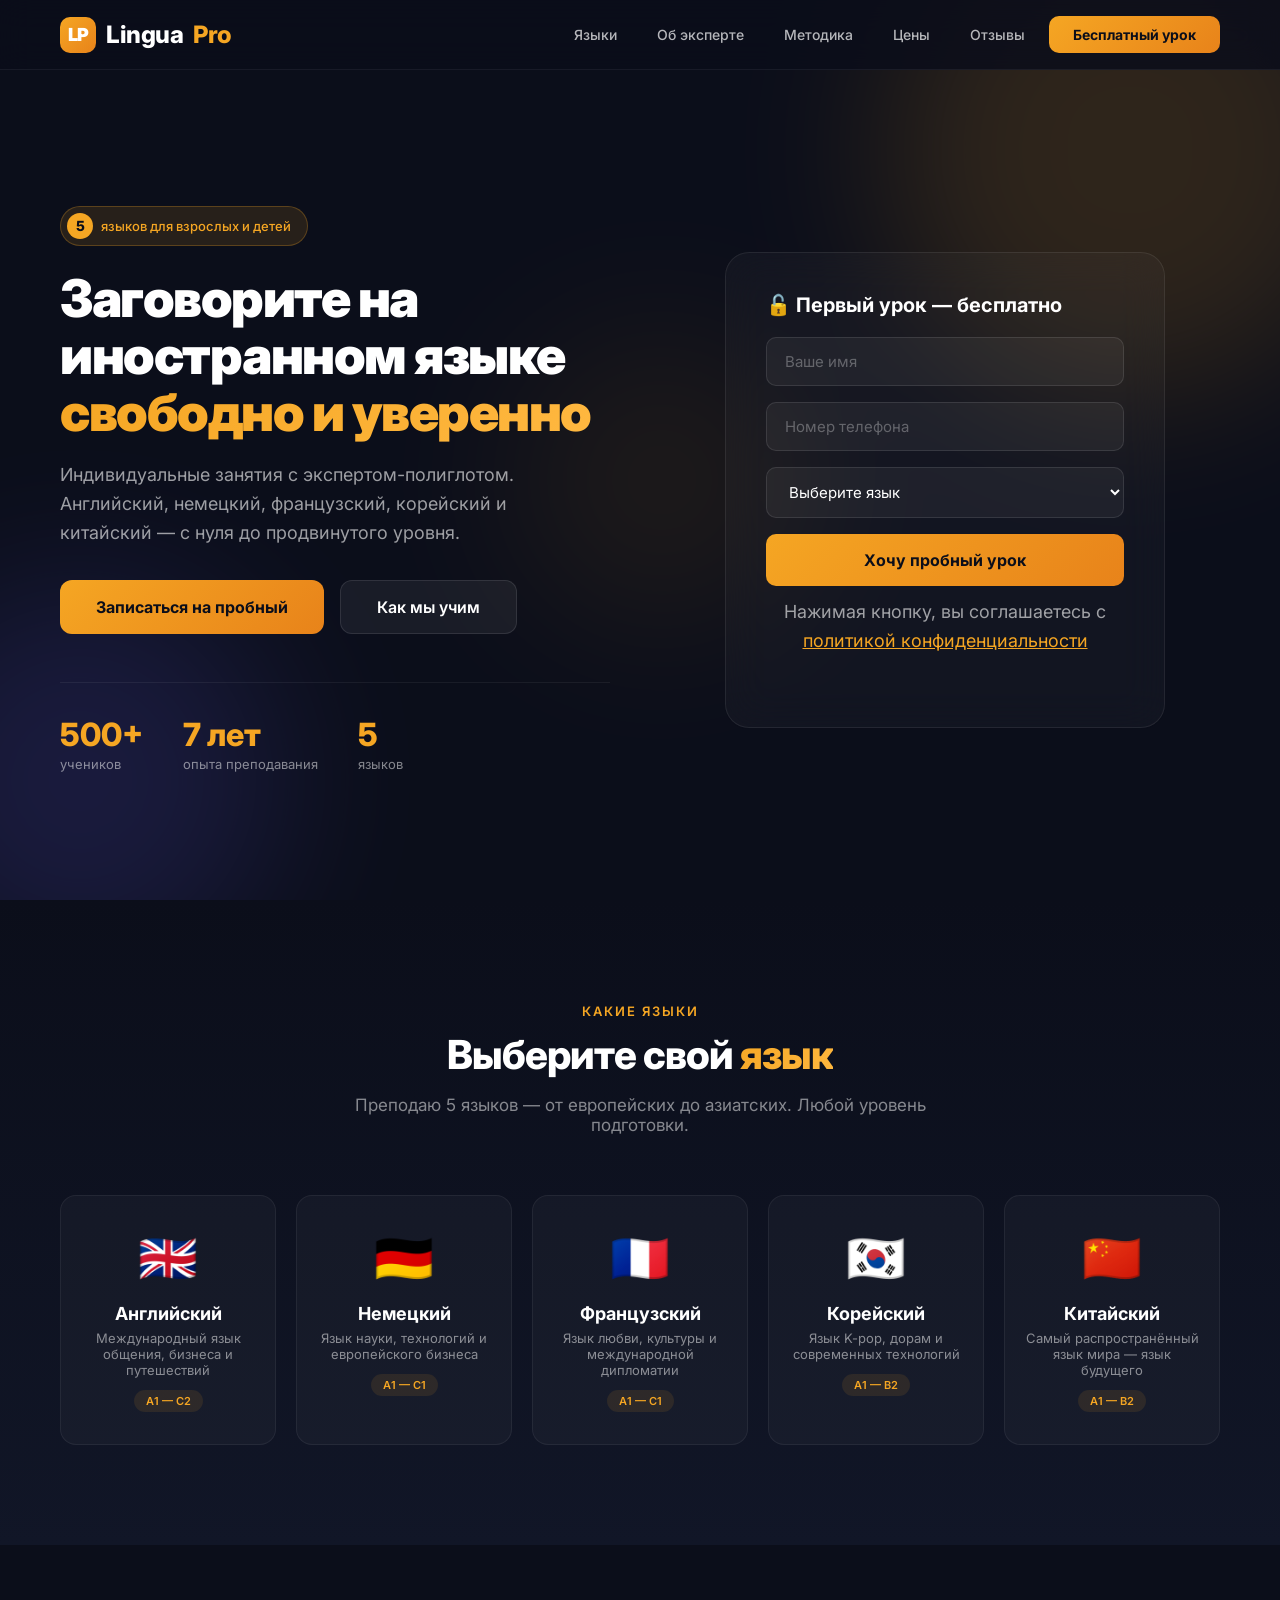
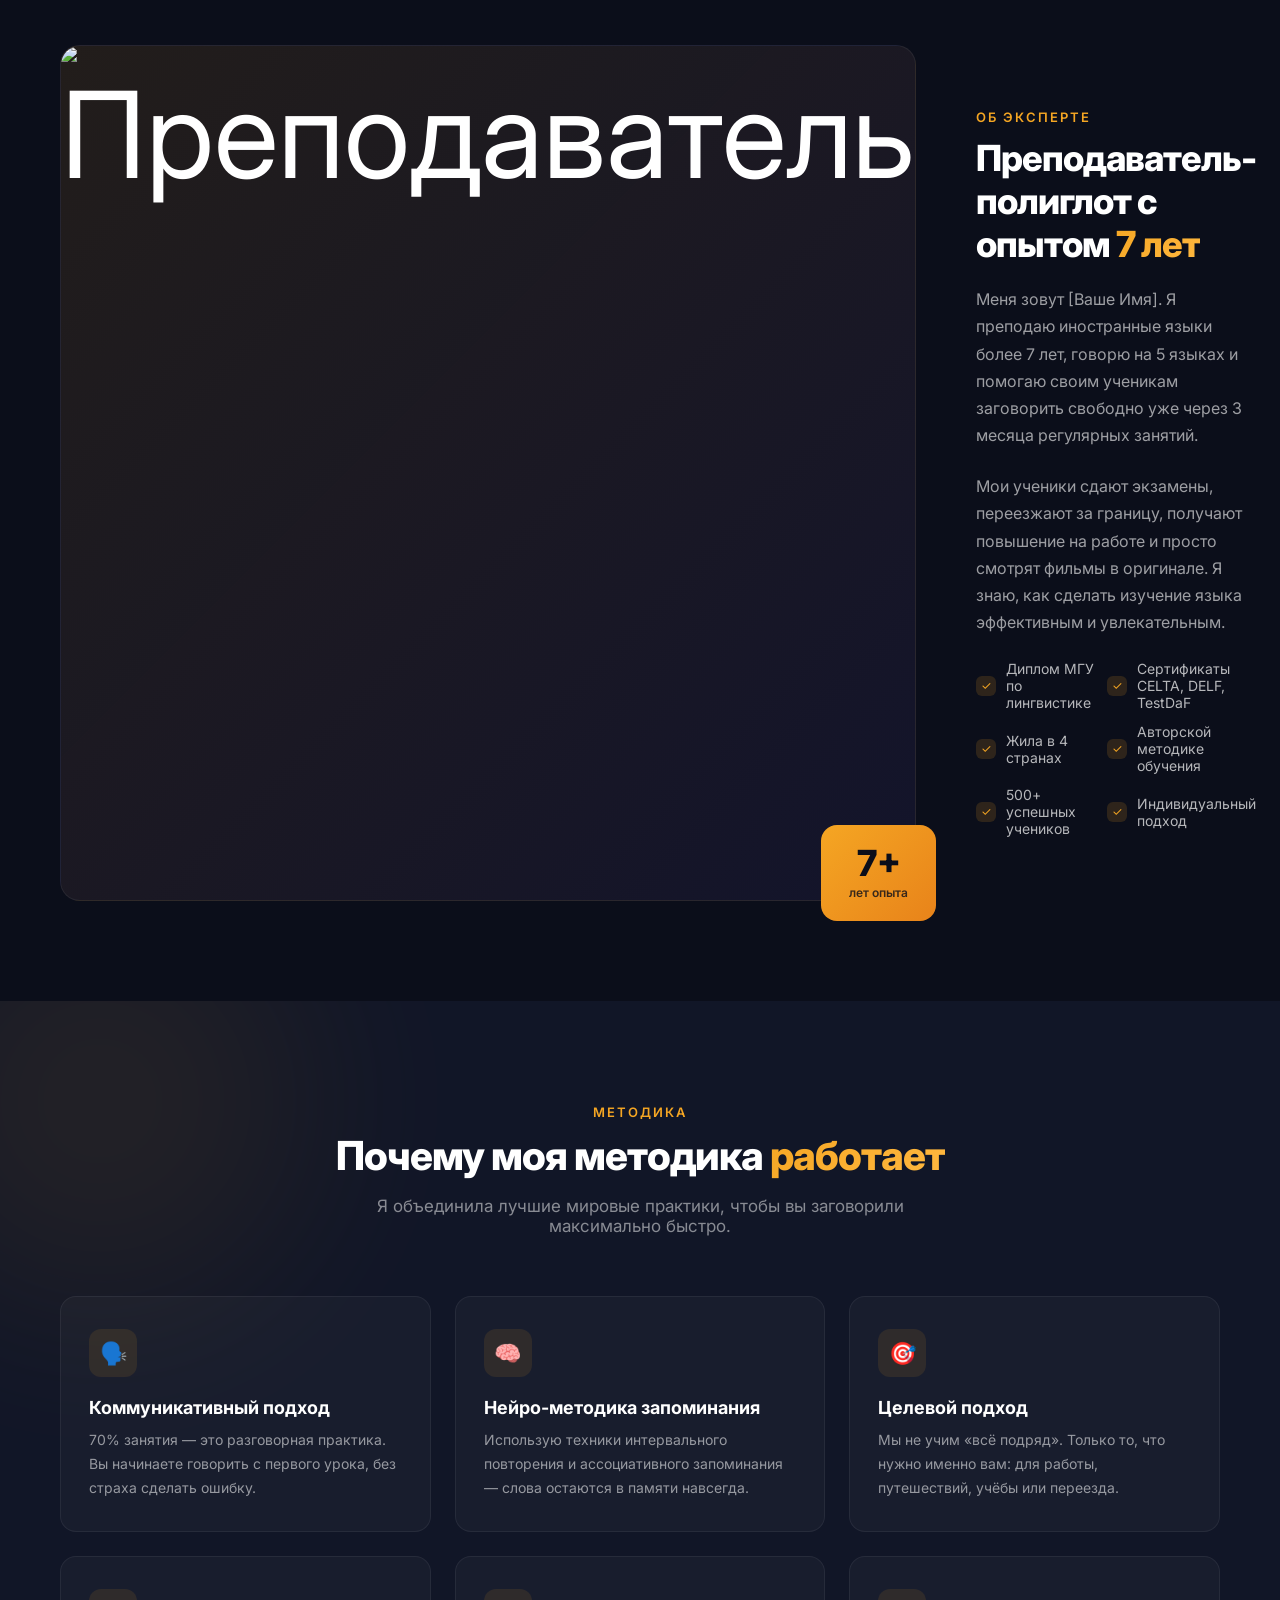
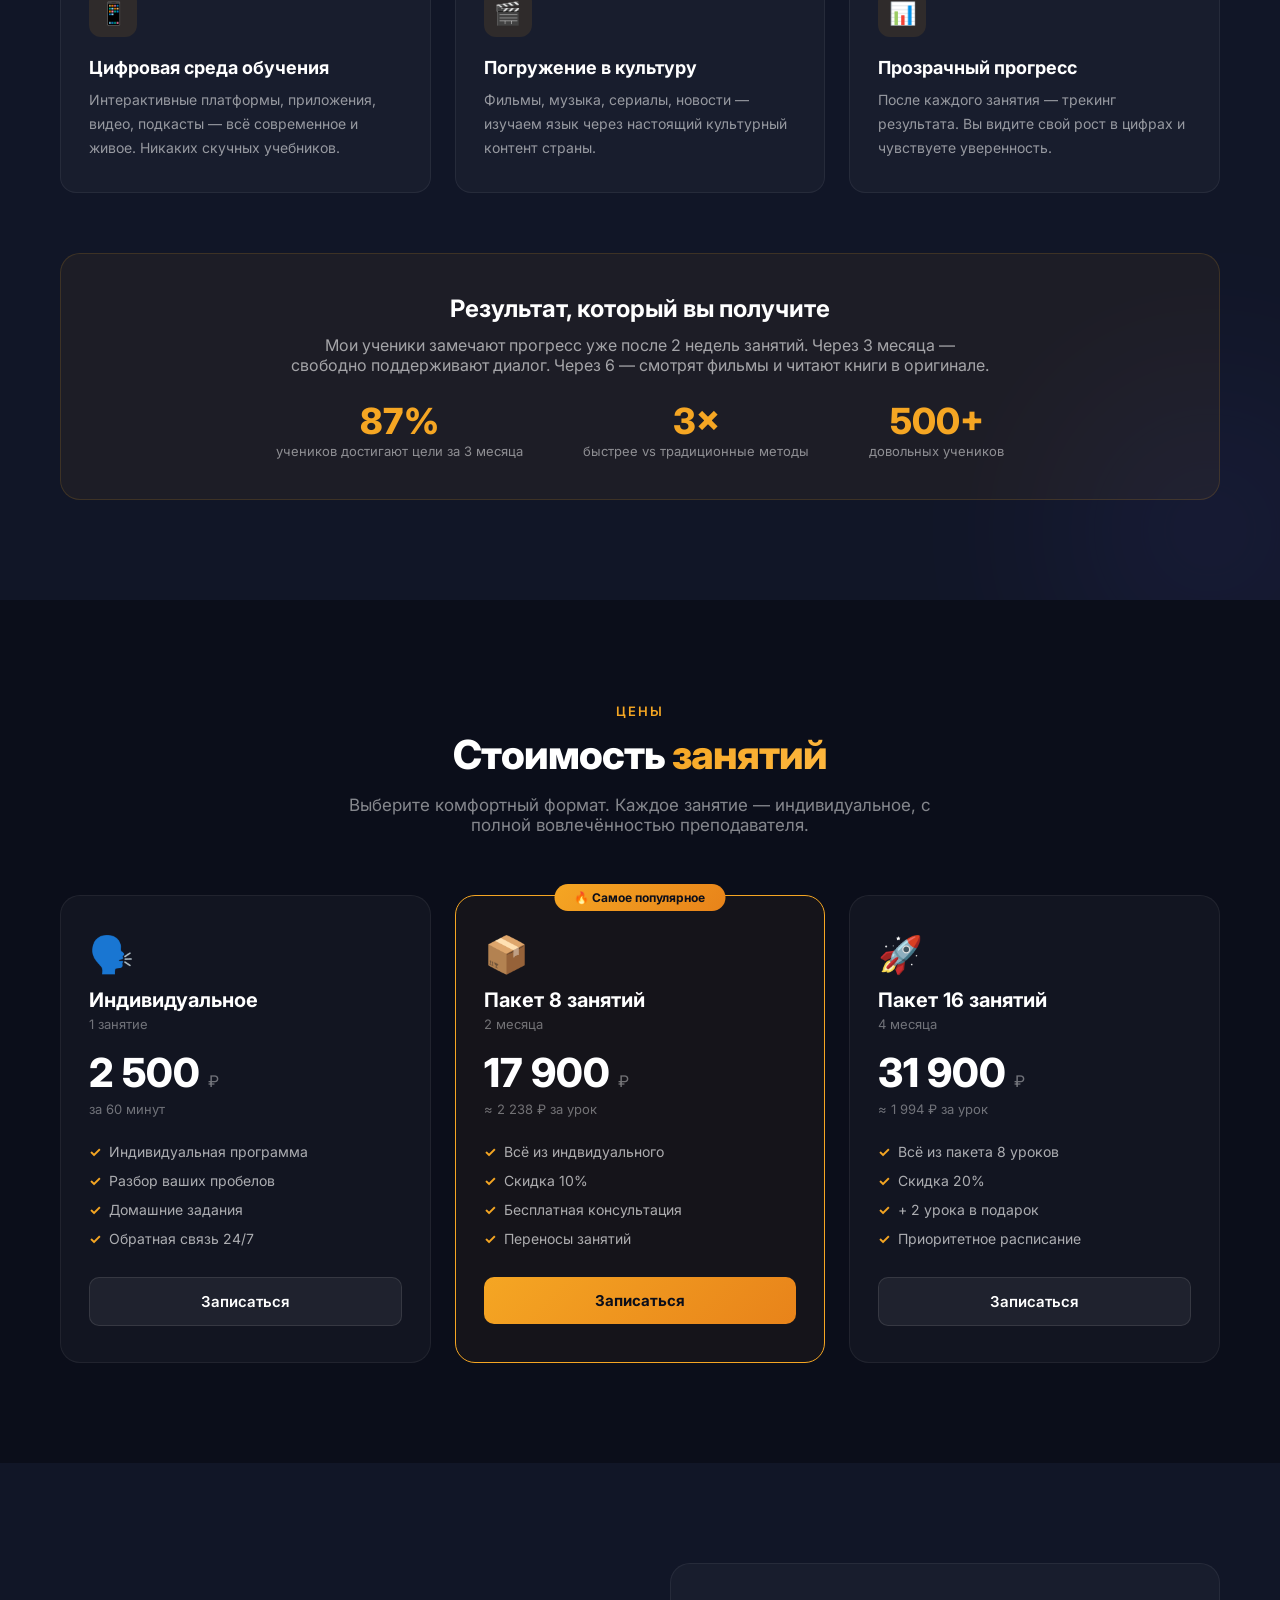
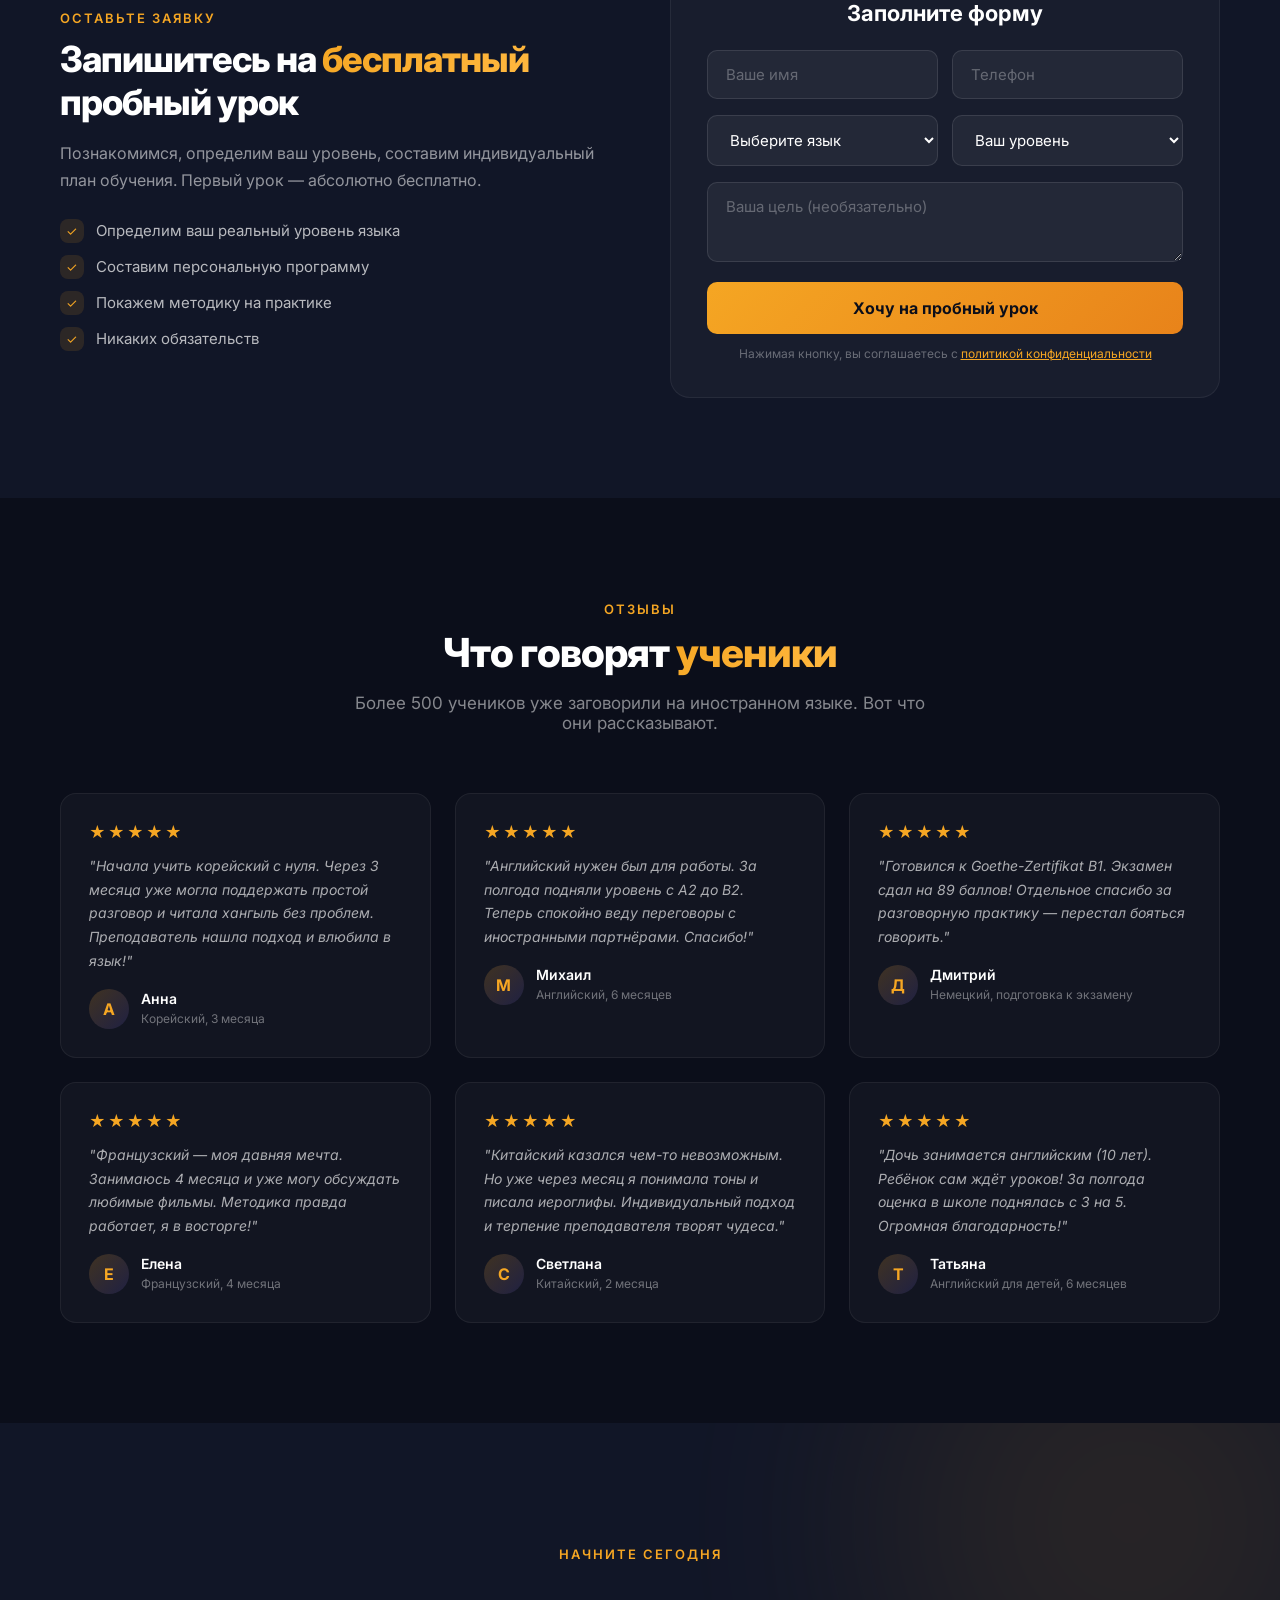
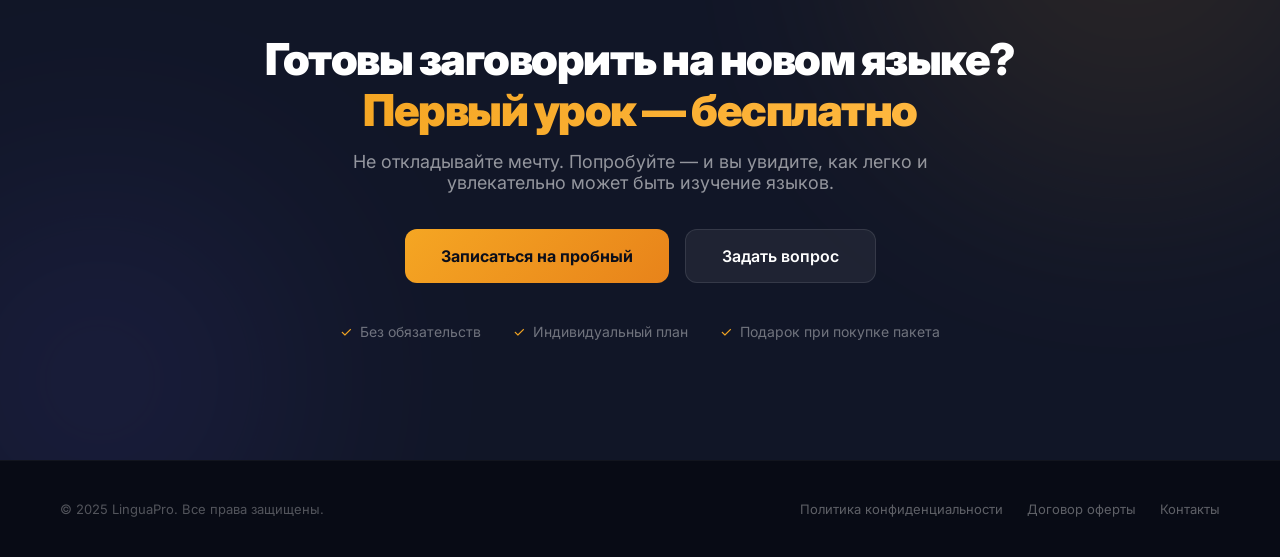
==== commit eaa2f5ba: "Add real photo to about section" ====
--- a/index.html
+++ b/index.html
@@ -347,7 +347,7 @@
   <div class="container">
     <div class="about-grid">
       <div class="about-image fade-in-left">
-        <div class="img-placeholder"><span class="emoji">👩‍🏫</span></div>
+        <div class="img-placeholder" style="overflow:hidden"><img src="https://images.unsplash.com/photo-1524178232363-1fb2b075b655?w=600&h=600&fit=crop&q=80" alt="Преподаватель" style="width:100%;height:100%;object-fit:cover"></div>
         <div class="exp-badge"><span class="num">7+</span><span class="txt">лет опыта</span></div>
       </div>
       <div class="about-content fade-in-right">
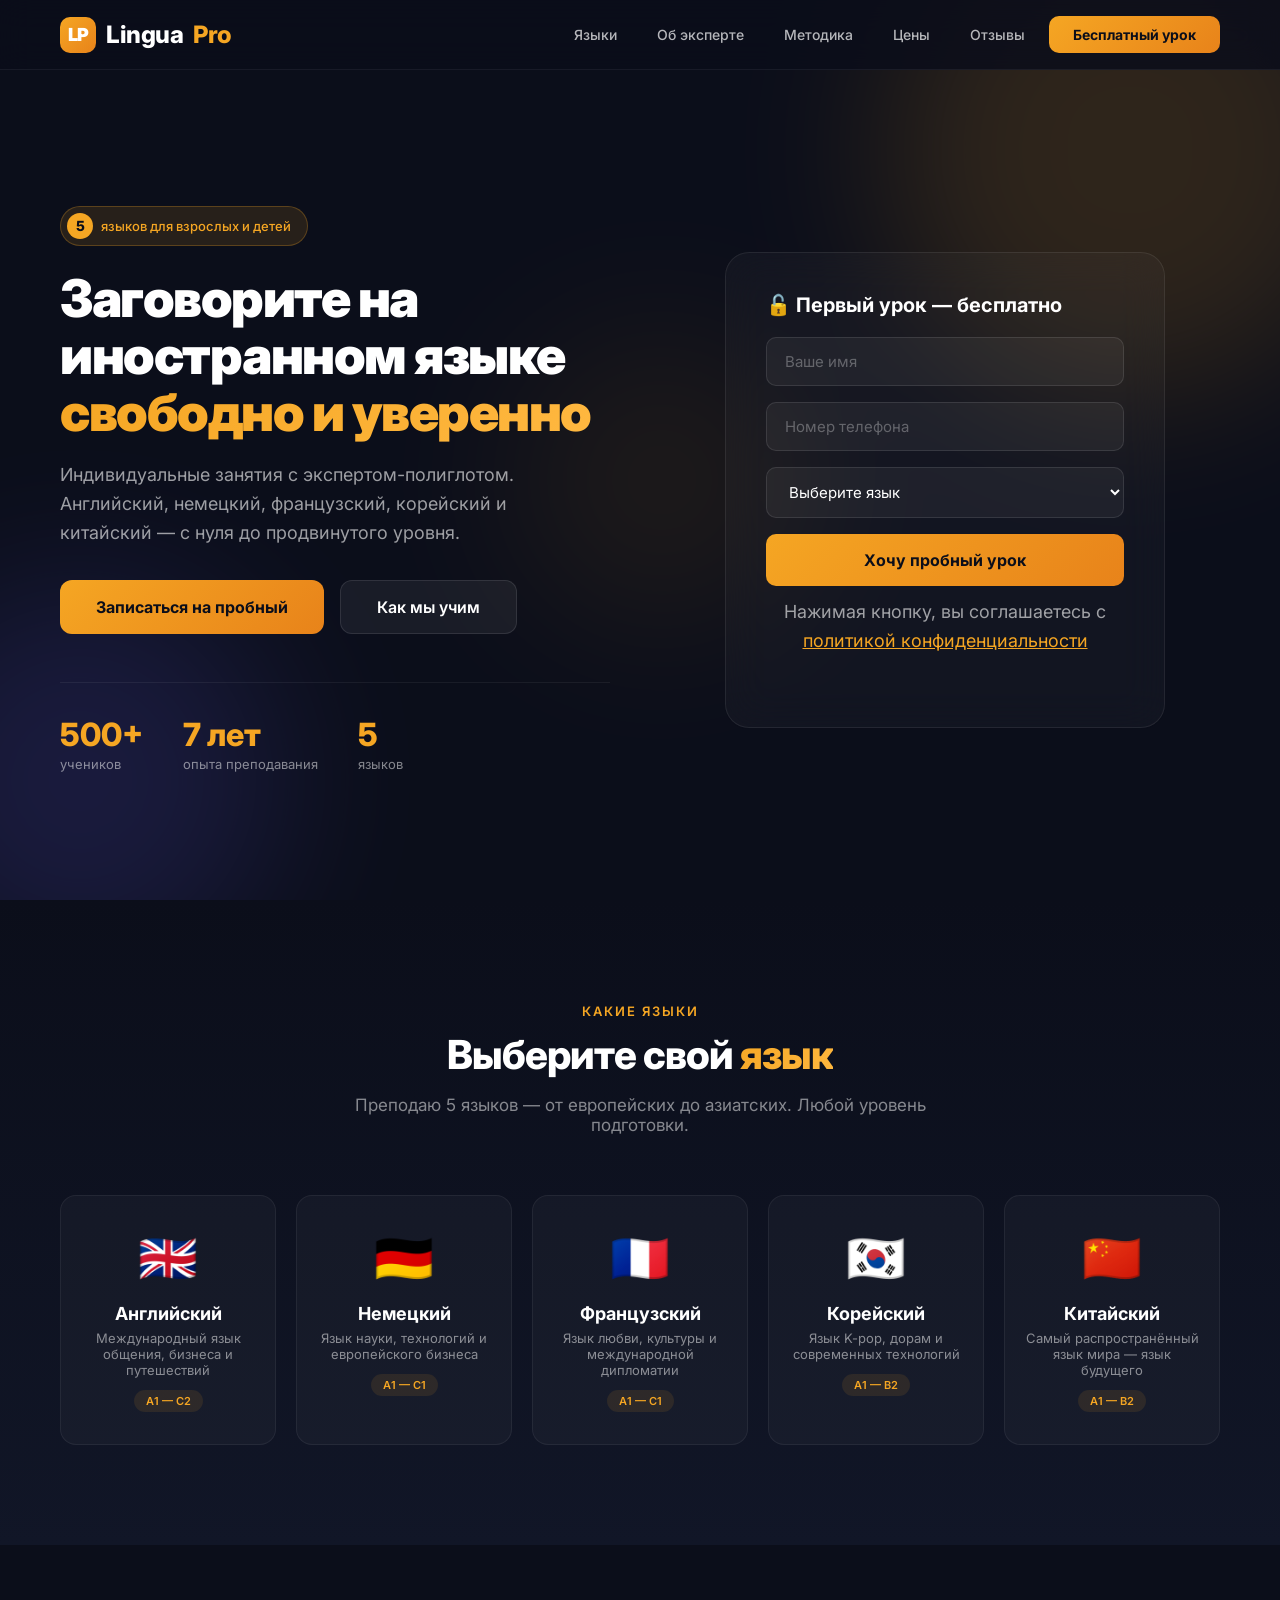
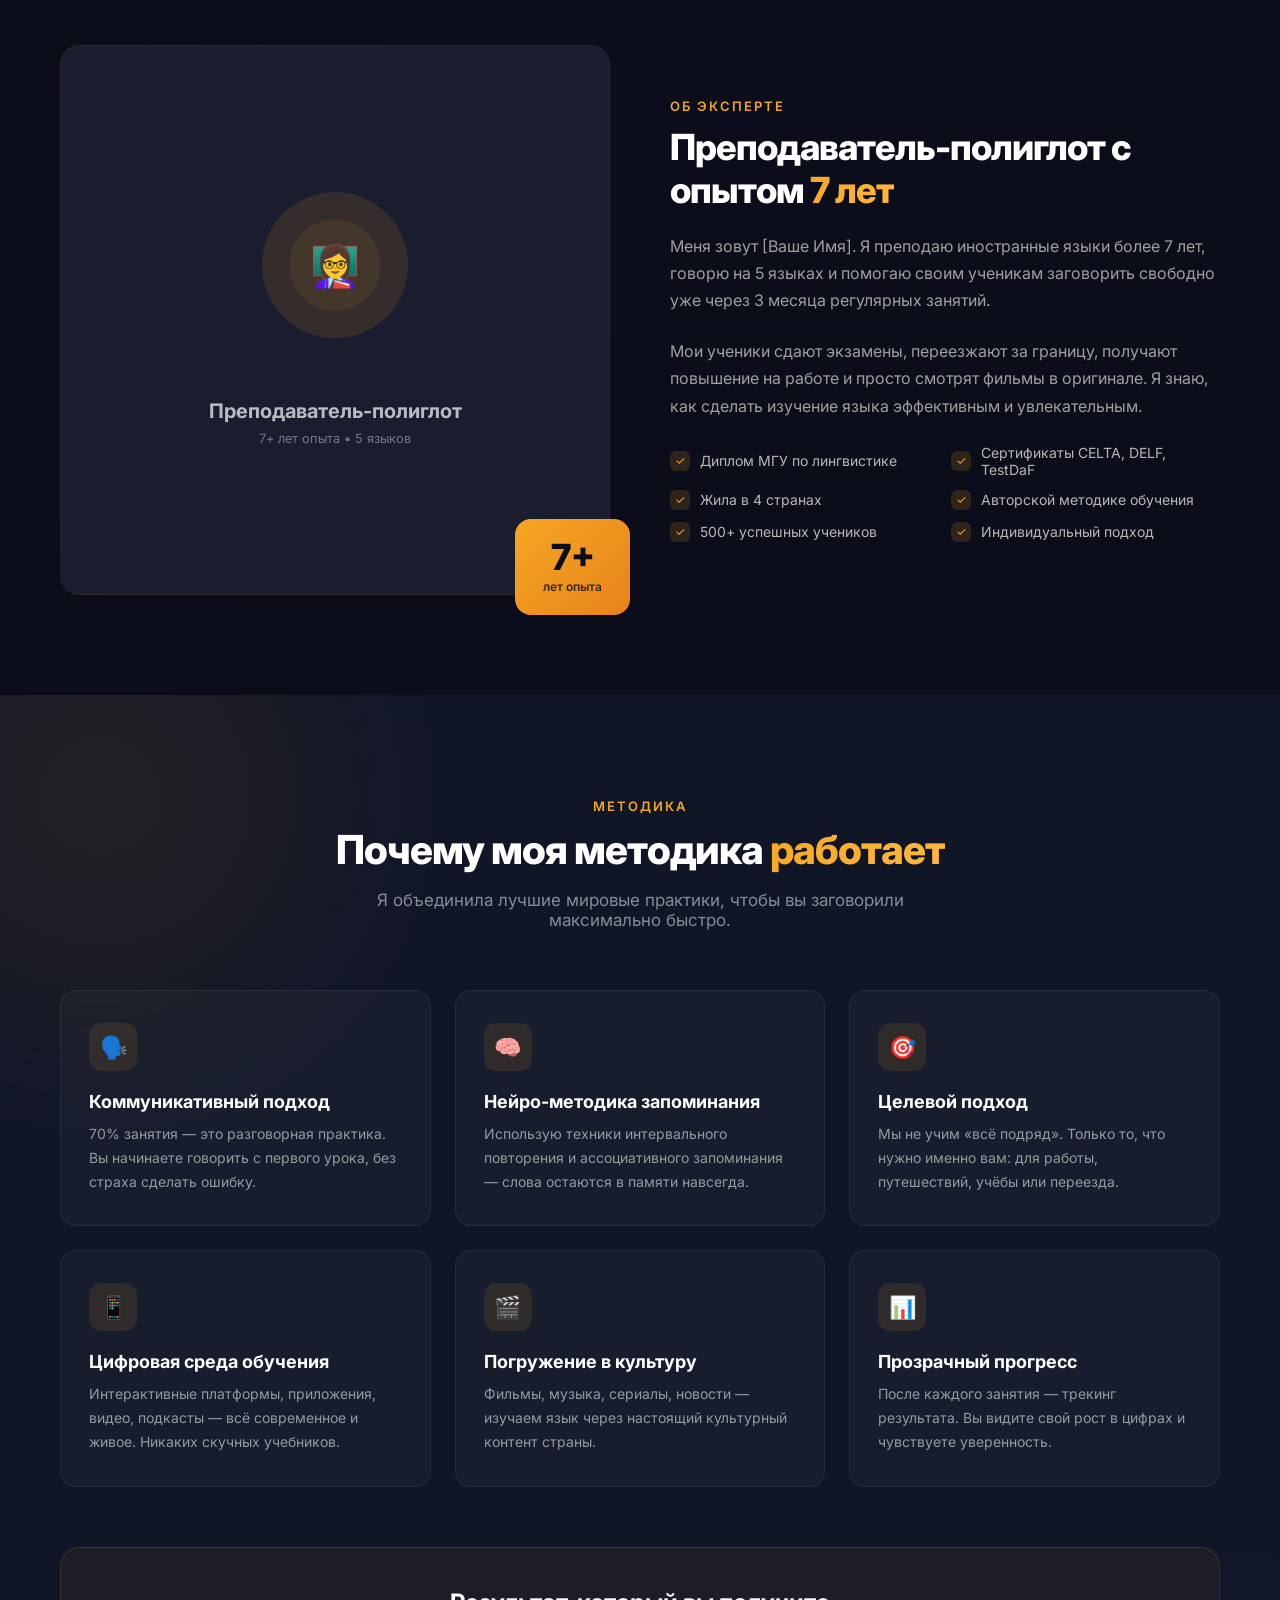
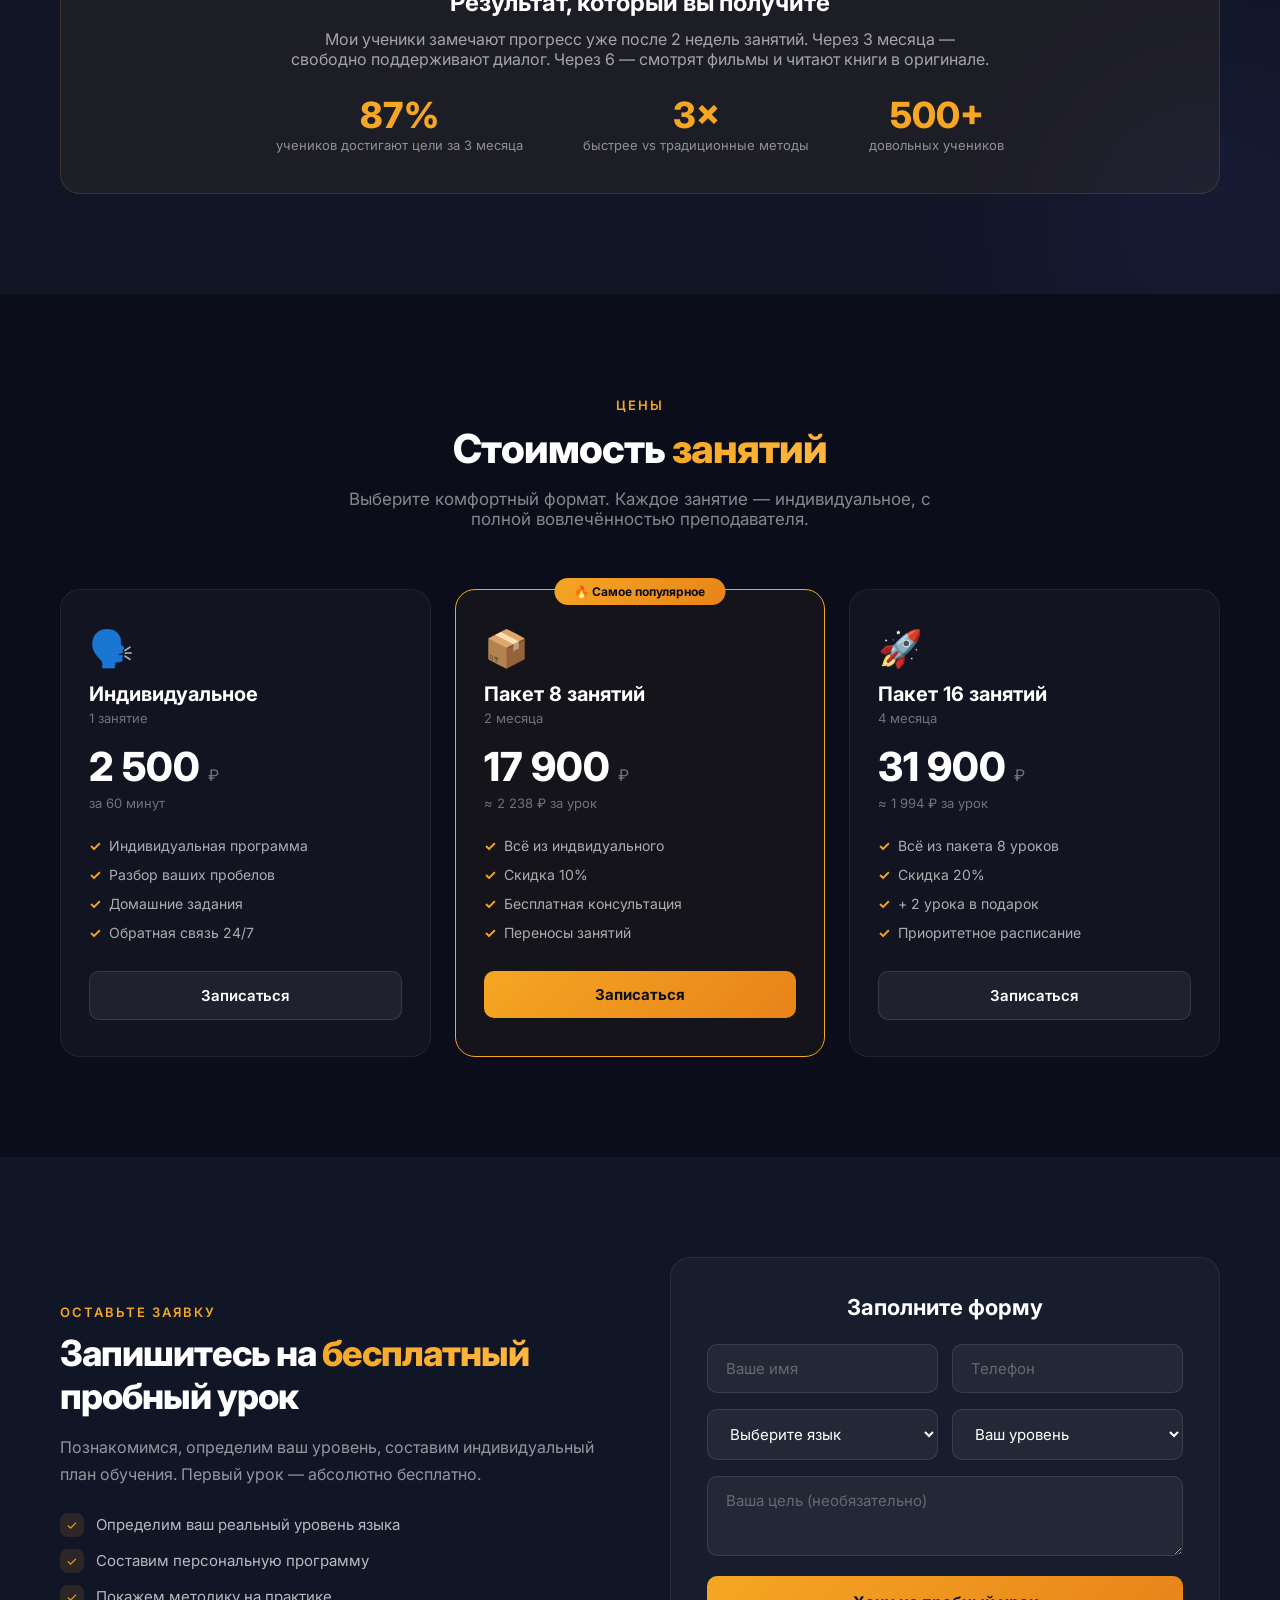
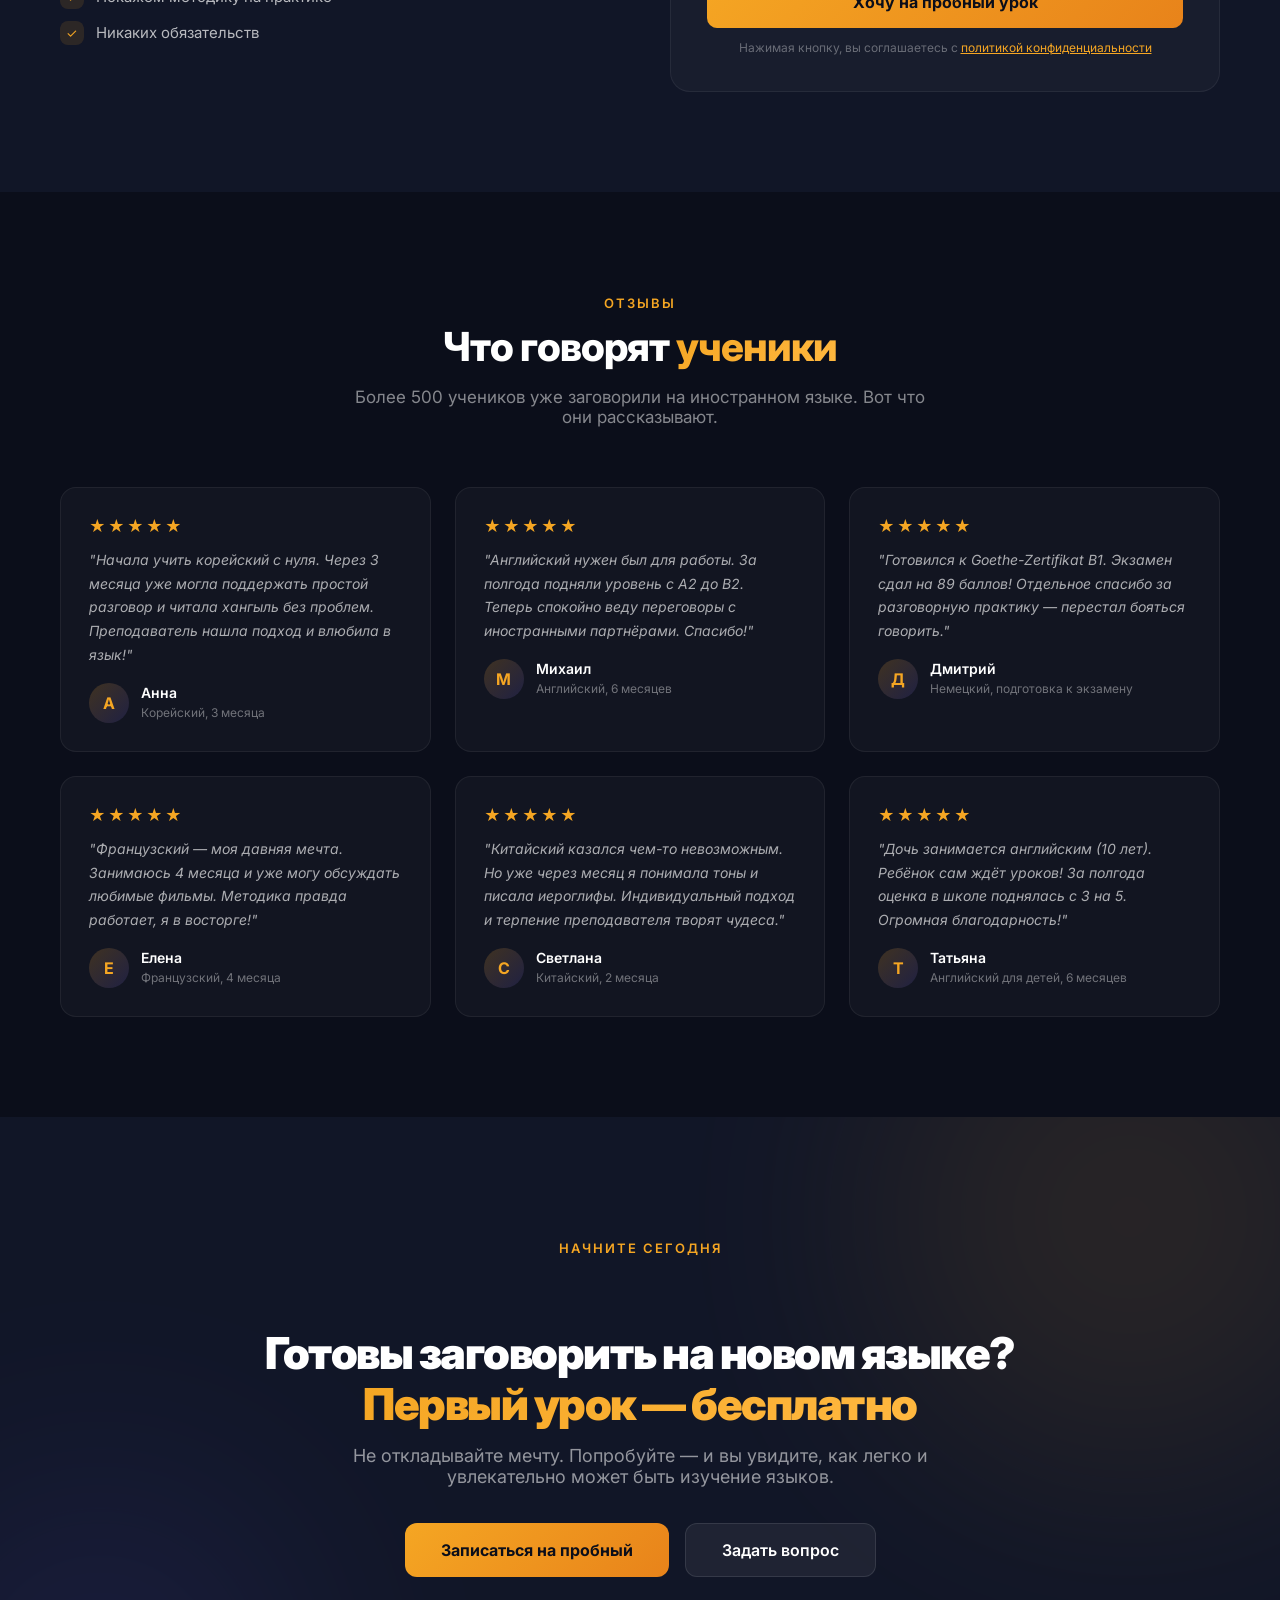
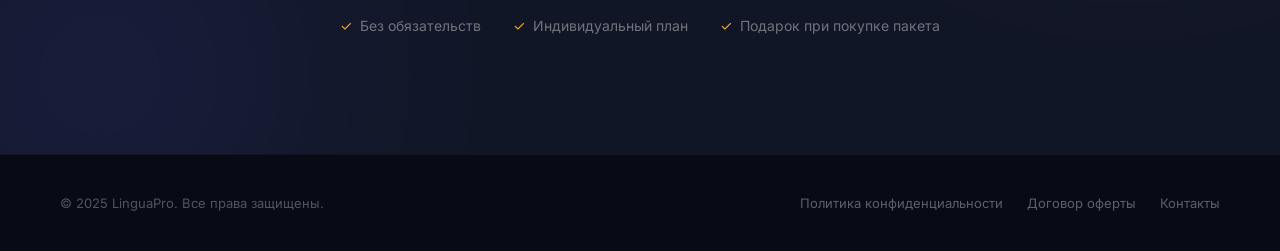
==== commit 946c302e: "Replace Unsplash images with inline SVG placeholders" ====
--- a/index.html
+++ b/index.html
@@ -84,7 +84,7 @@
 .about{background:#0b0e1a}
 .about-grid{display:grid;grid-template-columns:1fr 1fr;gap:60px;align-items:center}
 .about-image{position:relative}
-.about-image .img-placeholder{width:100%;aspect-ratio:1;border-radius:20px;background:linear-gradient(135deg,rgba(245,166,35,.1),rgba(108,99,255,.08));border:1px solid rgba(255,255,255,.06);display:flex;align-items:center;justify-content:center;font-size:120px;overflow:hidden}
+.about-image .img-placeholder{width:100%;aspect-ratio:1;border-radius:20px;background:linear-gradient(135deg,rgba(245,166,35,.1),rgba(108,99,255,.08));border:1px solid rgba(255,255,255,.06);position:relative;overflow:hidden}
 .about-image .img-placeholder .emoji{font-size:100px}
 .about-image .exp-badge{position:absolute;bottom:-20px;right:-20px;background:linear-gradient(135deg,#f5a623,#e8831a);color:#0b0e1a;padding:20px 28px;border-radius:16px;font-weight:800;text-align:center}
 .about-image .exp-badge .num{font-size:36px;display:block;line-height:1}
@@ -347,7 +347,16 @@
   <div class="container">
     <div class="about-grid">
       <div class="about-image fade-in-left">
-        <div class="img-placeholder" style="overflow:hidden"><img src="https://images.unsplash.com/photo-1524178232363-1fb2b075b655?w=600&h=600&fit=crop&q=80" alt="Преподаватель" style="width:100%;height:100%;object-fit:cover"></div>
+        <div class="img-placeholder" style="overflow:hidden;position:relative">
+          <svg viewBox="0 0 600 600" style="width:100%;height:100%;position:absolute;inset:0" xmlns="http://www.w3.org/2000/svg">
+            <rect width="600" height="600" fill="#1a1d2e"/>
+            <circle cx="300" cy="240" r="80" fill="rgba(245,166,35,0.12)"/>
+            <circle cx="300" cy="240" r="50" fill="rgba(245,166,35,0.08)"/>
+            <text x="300" y="240" text-anchor="middle" dominant-baseline="central" font-size="44" font-family="Inter,sans-serif">👩‍🏫</text>
+            <text x="300" y="400" text-anchor="middle" dominant-baseline="central" font-family="Inter,sans-serif" font-size="22" font-weight="700" fill="rgba(255,255,255,0.7)">Преподаватель-полиглот</text>
+            <text x="300" y="435" text-anchor="middle" font-family="Inter,sans-serif" font-size="14" fill="rgba(255,255,255,0.4)">7+ лет опыта • 5 языков</text>
+          </svg>
+        </div>
         <div class="exp-badge"><span class="num">7+</span><span class="txt">лет опыта</span></div>
       </div>
       <div class="about-content fade-in-right">
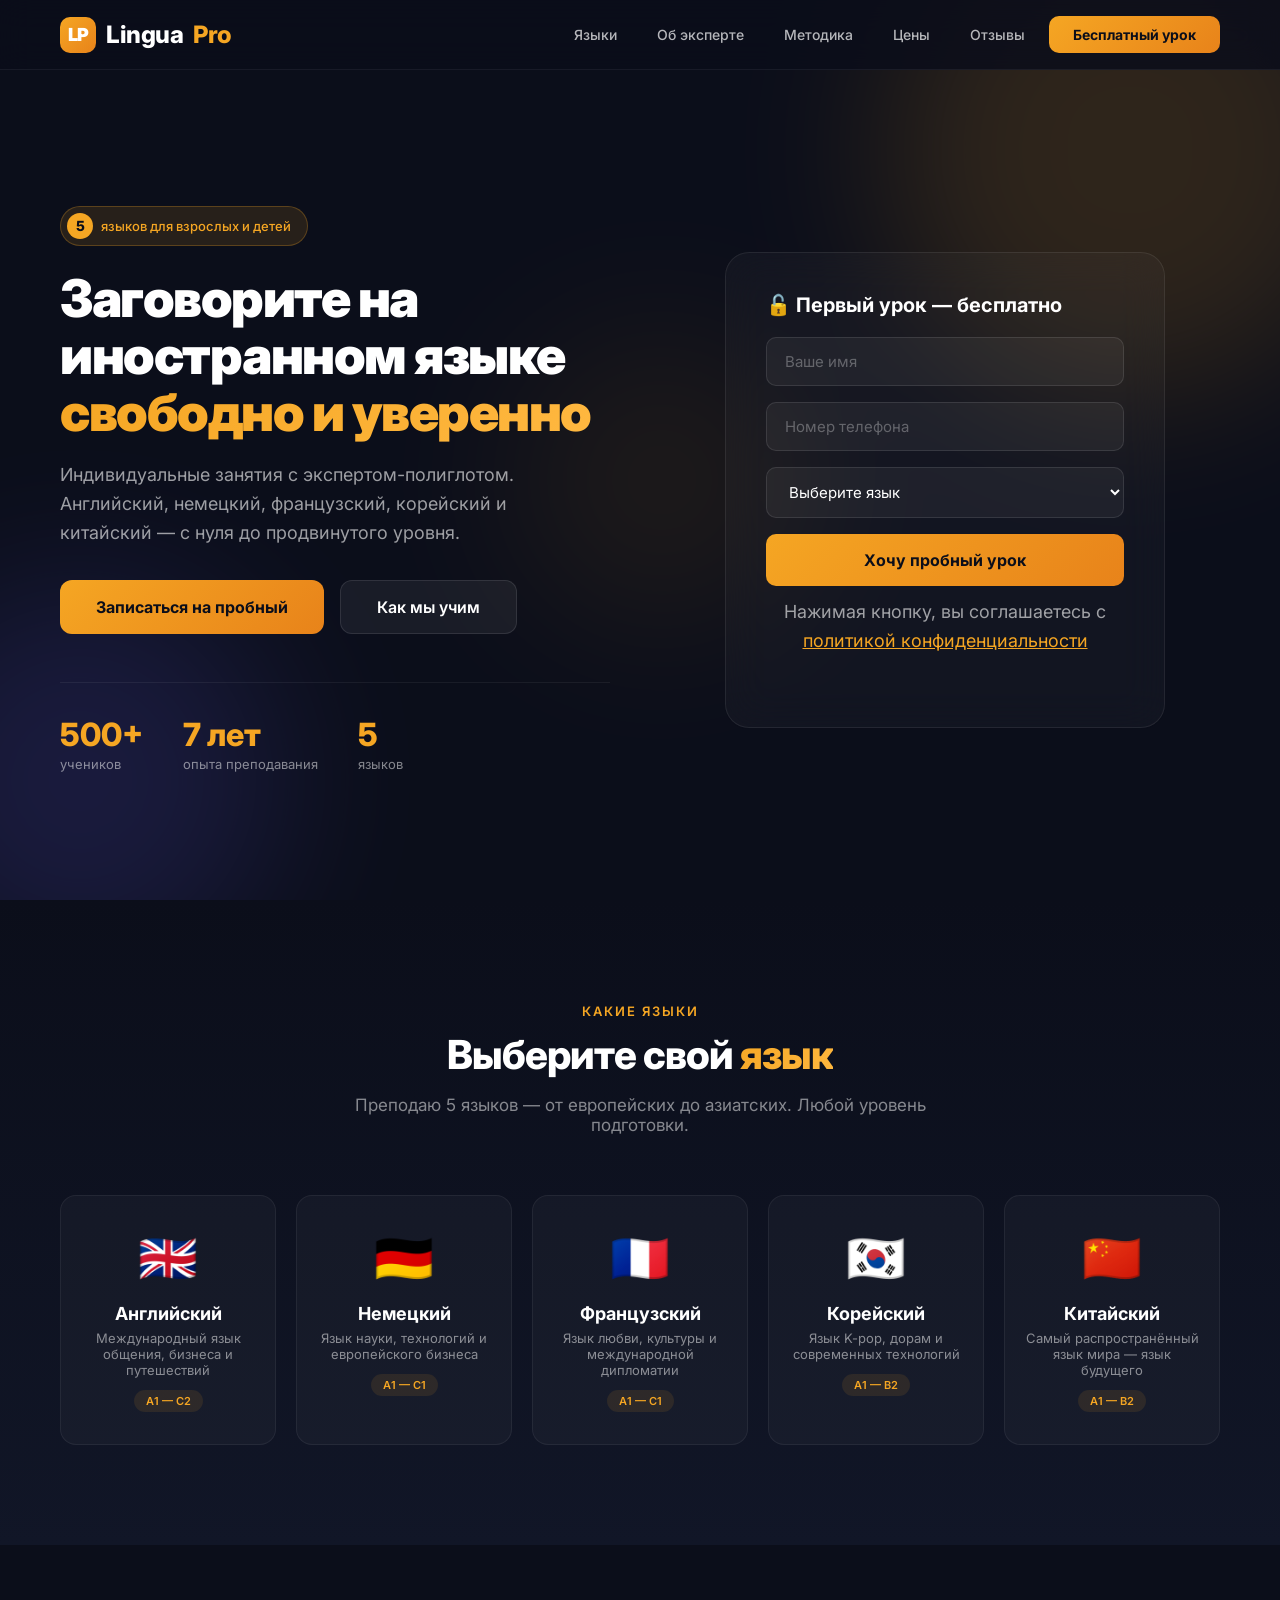
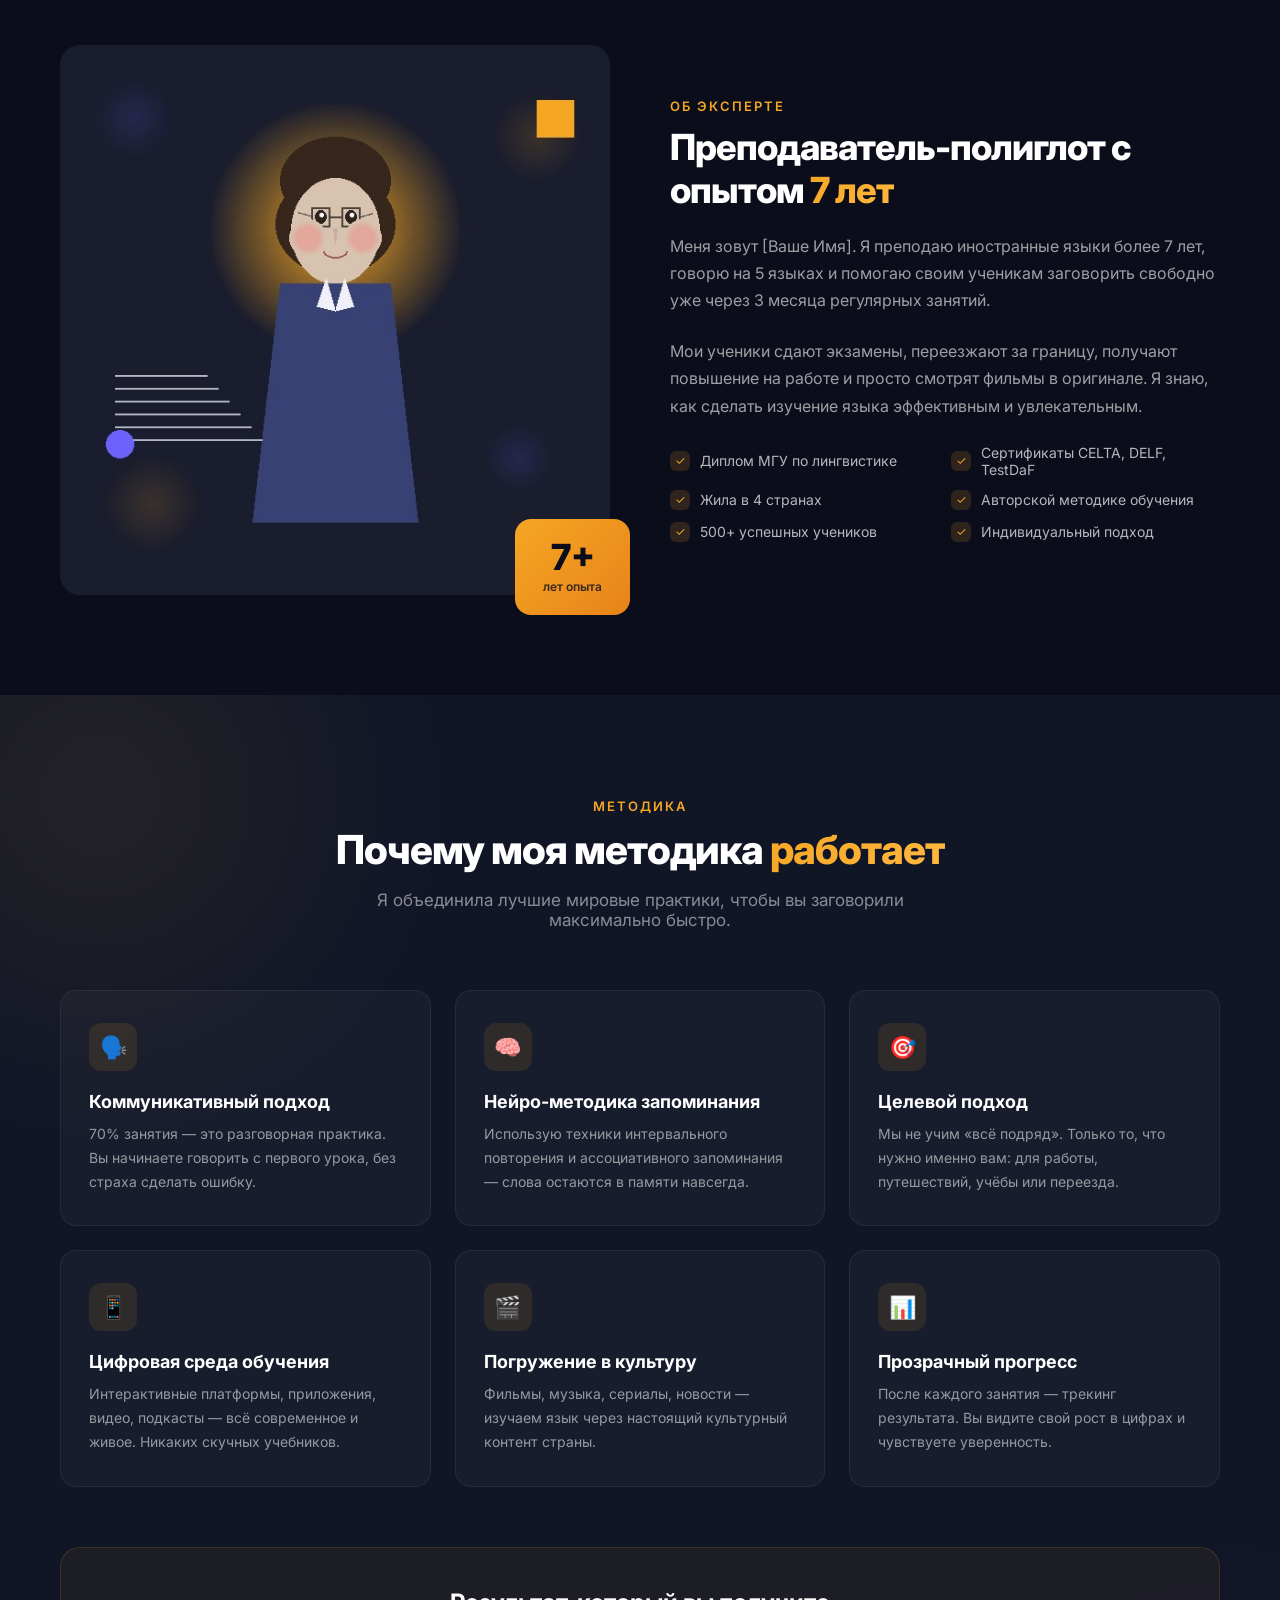
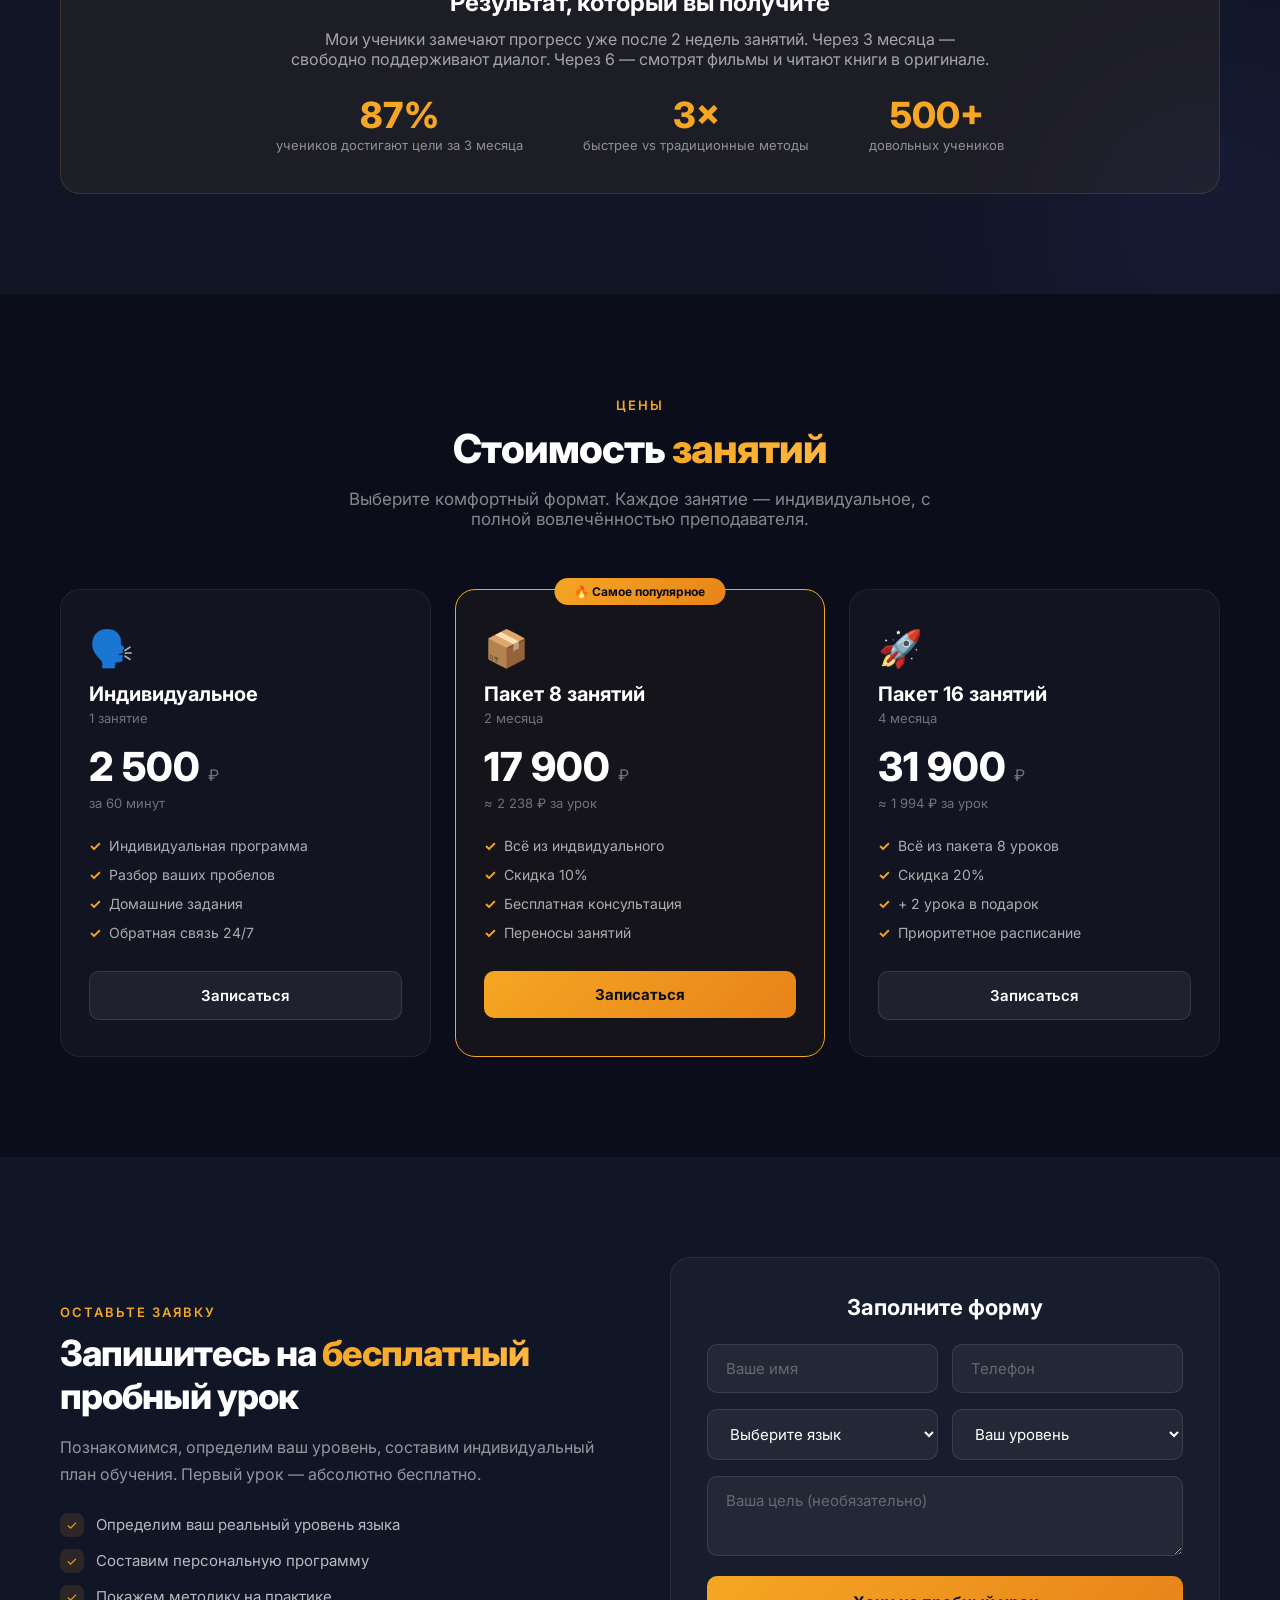
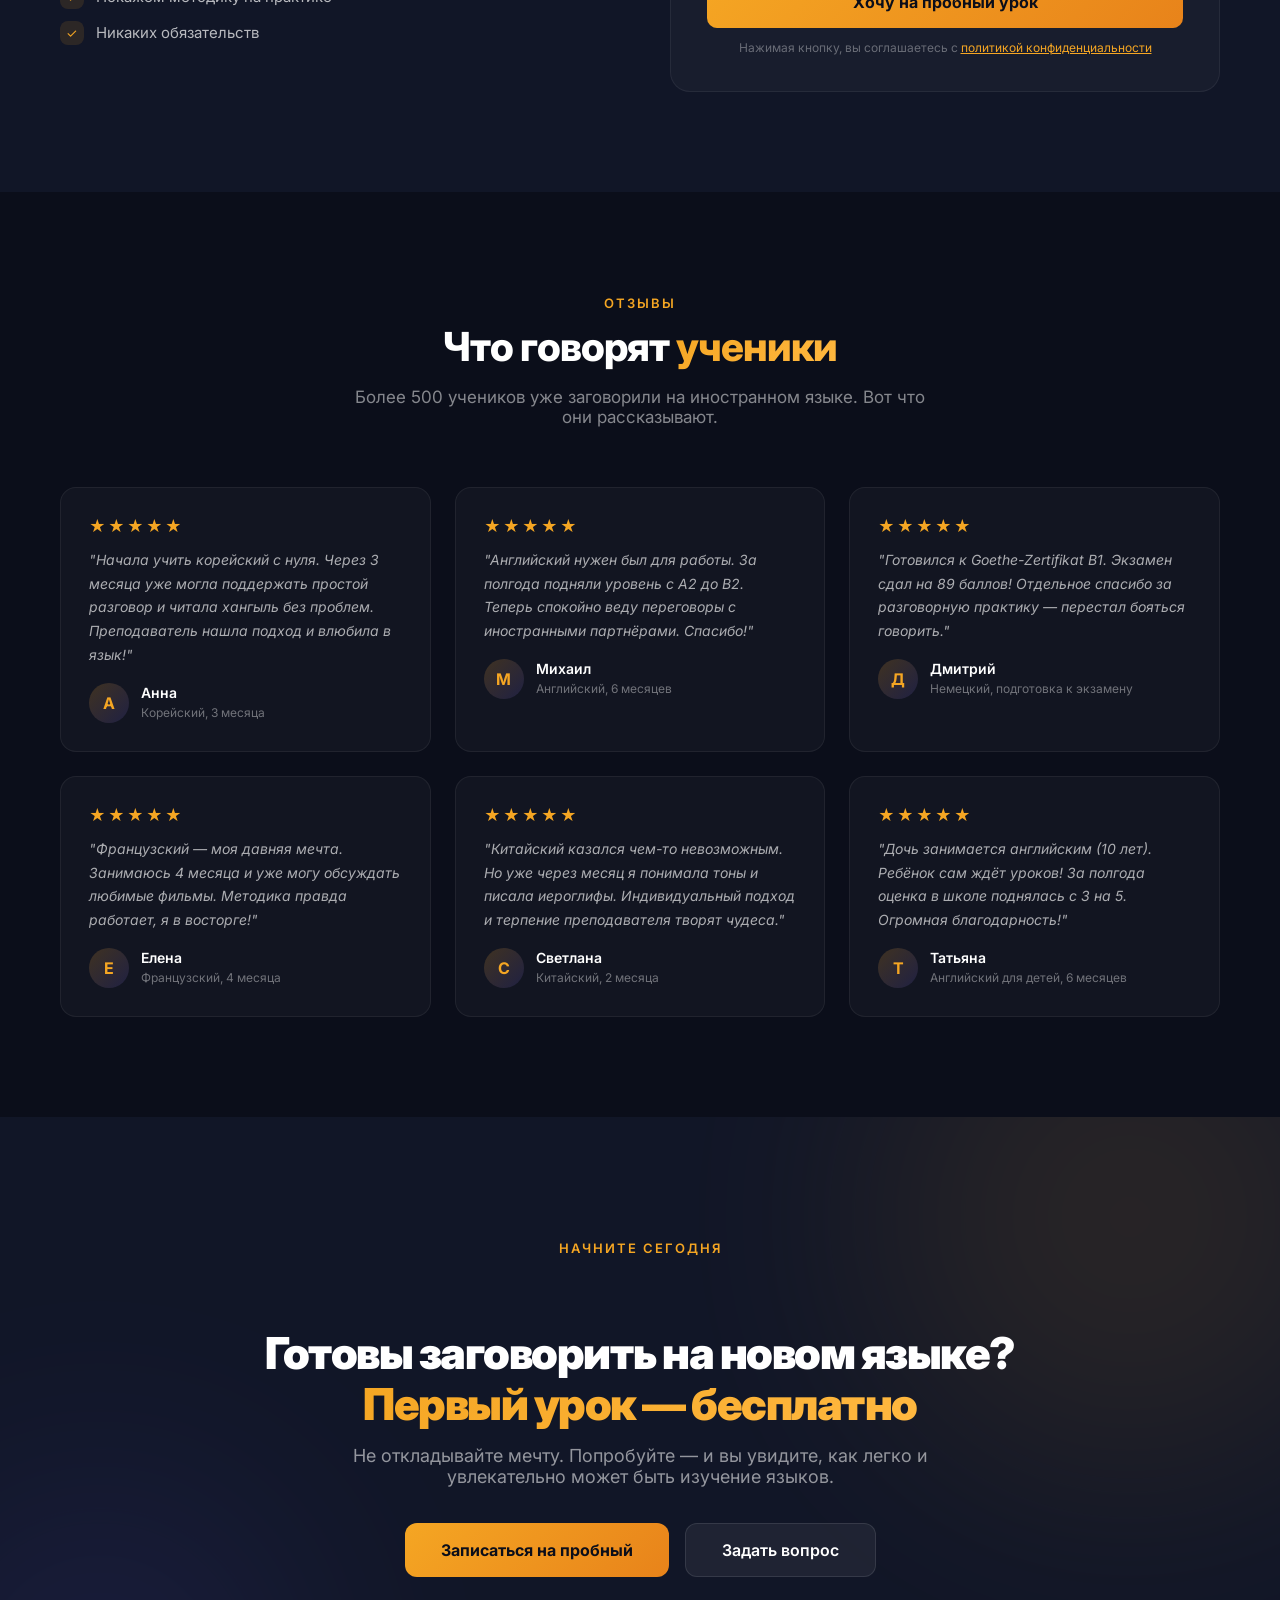
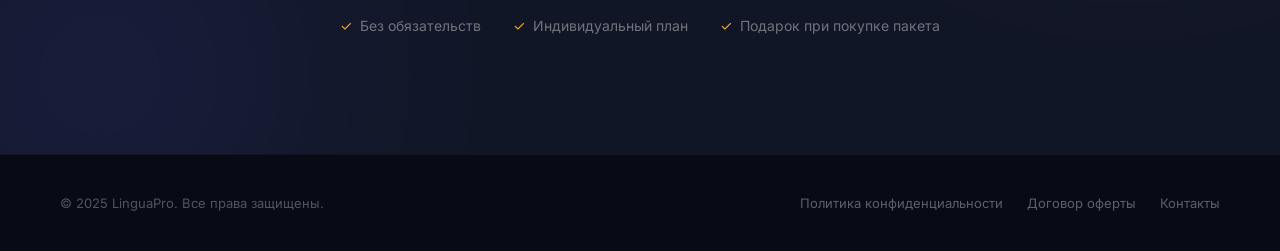
==== commit f02cda8f: "Replace SVG placeholders with real images" ====
--- a/index.html
+++ b/index.html
@@ -347,16 +347,7 @@
   <div class="container">
     <div class="about-grid">
       <div class="about-image fade-in-left">
-        <div class="img-placeholder" style="overflow:hidden;position:relative">
-          <svg viewBox="0 0 600 600" style="width:100%;height:100%;position:absolute;inset:0" xmlns="http://www.w3.org/2000/svg">
-            <rect width="600" height="600" fill="#1a1d2e"/>
-            <circle cx="300" cy="240" r="80" fill="rgba(245,166,35,0.12)"/>
-            <circle cx="300" cy="240" r="50" fill="rgba(245,166,35,0.08)"/>
-            <text x="300" y="240" text-anchor="middle" dominant-baseline="central" font-size="44" font-family="Inter,sans-serif">👩‍🏫</text>
-            <text x="300" y="400" text-anchor="middle" dominant-baseline="central" font-family="Inter,sans-serif" font-size="22" font-weight="700" fill="rgba(255,255,255,0.7)">Преподаватель-полиглот</text>
-            <text x="300" y="435" text-anchor="middle" font-family="Inter,sans-serif" font-size="14" fill="rgba(255,255,255,0.4)">7+ лет опыта • 5 языков</text>
-          </svg>
-        </div>
+        <img src="img/teacher.jpg" alt="Преподаватель-полиглот" style="width:100%;border-radius:20px;display:block">
         <div class="exp-badge"><span class="num">7+</span><span class="txt">лет опыта</span></div>
       </div>
       <div class="about-content fade-in-right">
